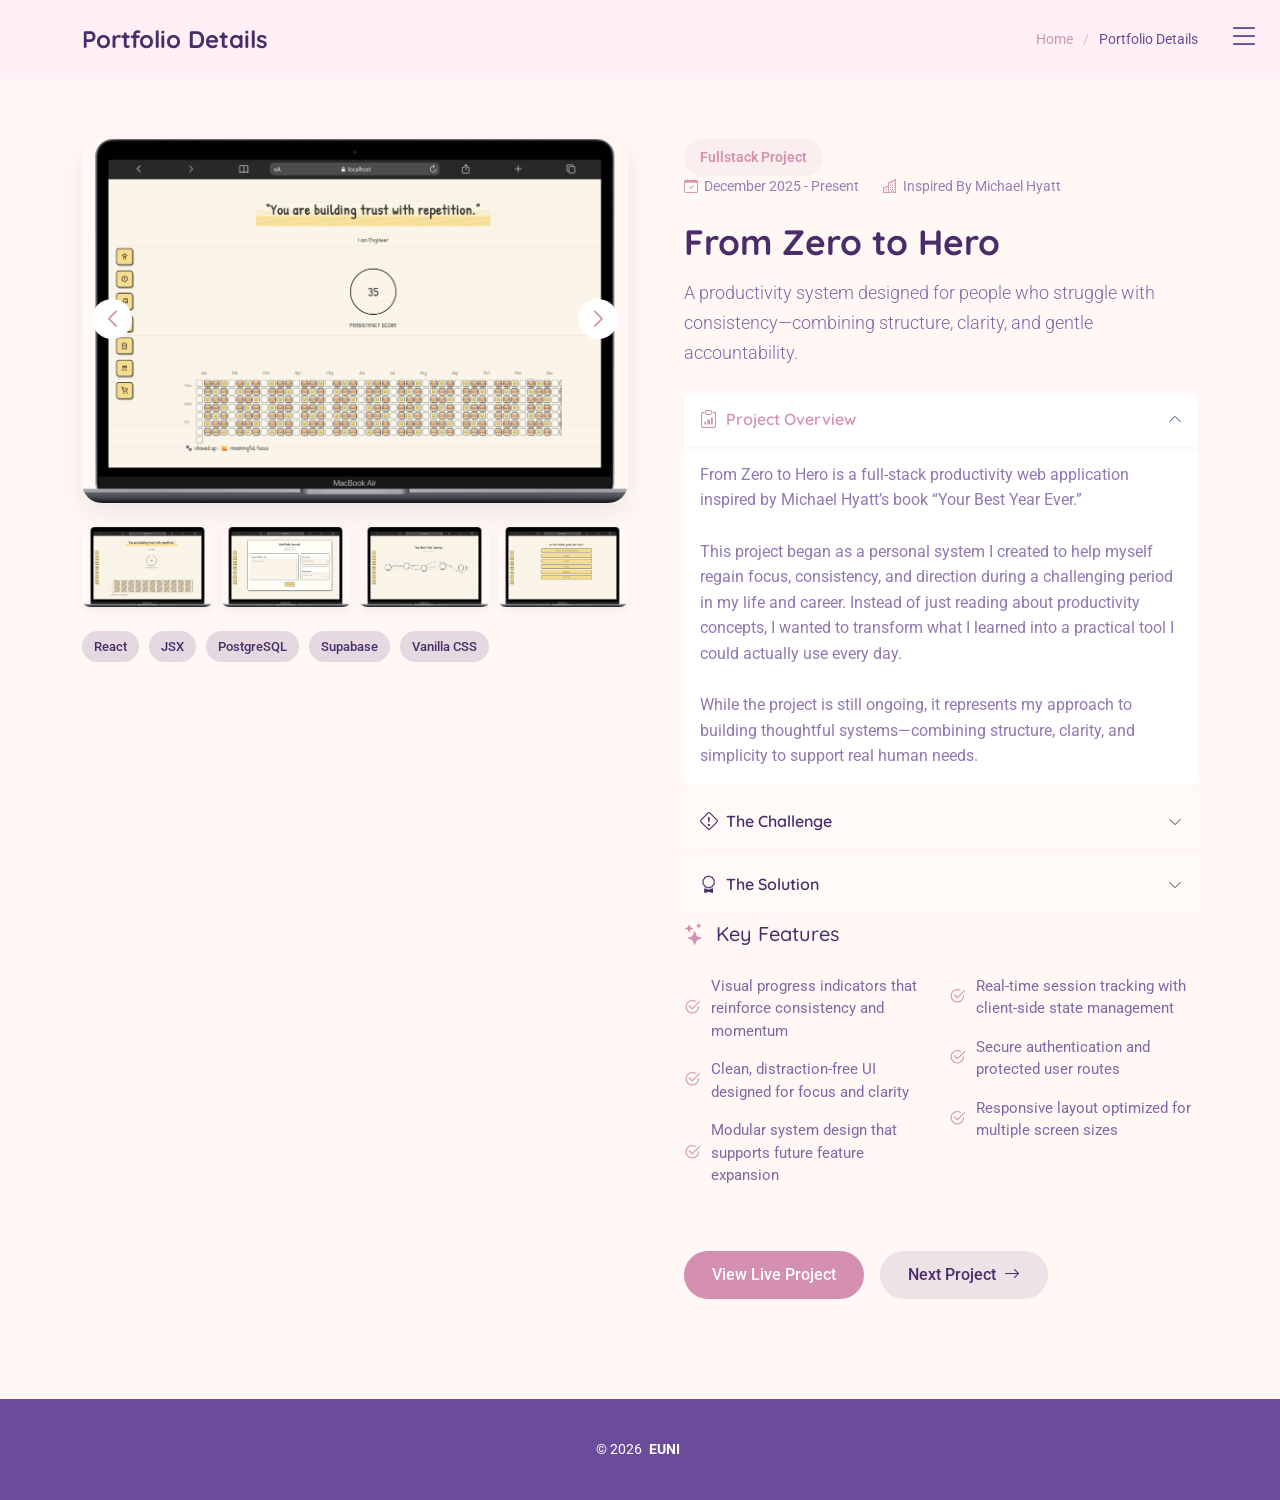
==== fromzero.html @ e6027b6f "updated" ====
<!DOCTYPE html>
<html lang="en">

<head>
  <meta charset="utf-8">
  <meta content="width=device-width, initial-scale=1.0" name="viewport">
  <title>FromZeroToHero</title>
  <meta name="description" content="">
  <meta name="keywords" content="">

  <!-- Favicons -->
  <link href="assets/img/favicon.png" rel="icon">
  <link href="assets/img/apple-touch-icon.png" rel="apple-touch-icon">

  <!-- Fonts -->
  <link href="https://fonts.googleapis.com" rel="preconnect">
  <link href="https://fonts.gstatic.com" rel="preconnect" crossorigin>
  <link href="https://fonts.googleapis.com/css2?family=Roboto:ital,wght@0,100;0,300;0,400;0,500;0,700;0,900;1,100;1,300;1,400;1,500;1,700;1,900&family=Open+Sans:ital,wght@0,300;0,400;0,500;0,600;0,700;0,800;1,300;1,400;1,500;1,600;1,700;1,800&family=Quicksand:wght@300;400;500;600;700&display=swap" rel="stylesheet">

  <!-- Vendor CSS Files -->
  <link href="assets/vendor/bootstrap/css/bootstrap.min.css" rel="stylesheet">
  <link href="assets/vendor/bootstrap-icons/bootstrap-icons.css" rel="stylesheet">
  <link href="assets/vendor/aos/aos.css" rel="stylesheet">
  <link href="assets/vendor/glightbox/css/glightbox.min.css" rel="stylesheet">
  <link href="assets/vendor/swiper/swiper-bundle.min.css" rel="stylesheet">

  <!-- Main CSS File -->
  <link href="assets/css/main.css" rel="stylesheet">
  <!-- =======================================================
  * Template Name: Style
  * Template URL: https://bootstrapmade.com/style-bootstrap-portfolio-template/
  * Updated: Jul 02 2025 with Bootstrap v5.3.7
  * Author: BootstrapMade.com
  * License: https://bootstrapmade.com/license/
  ======================================================== -->
</head>

<body class="portfolio-details-page">

  <header id="header" class="header d-flex align-items-center fixed-top">
    <div class="container-fluid position-relative d-flex align-items-center justify-content-between">

      <a href="index.html" class="logo d-flex align-items-center">
        <!-- Uncomment the line below if you also wish to use an image logo -->
        <!-- <img src="assets/img/logo.webp" alt=""> -->
        <!-- Uncomment the line below if you also wish to use an text logo -->
        <!-- <h1 class="sitename">Style</h1>  -->
      </a>

      <nav id="navmenu" class="navmenu">

        <div class="profile-img">
          <img src="assets/img/ceddd.png" alt="" class="img-fluid rounded-circle">
        </div>

        <a href="index.html" class="logo d-flex align-items-center justify-content-center">
          <!-- Uncomment the line below if you also wish to use an image logo -->
          <!-- <img src="assets/img/logo.webp" alt=""> -->
          <h1 class="sitename">Eunijoy Ced</h1>
        </a>

        <div class="social-links text-center">
          <a href="#" class="twitter"><i class="bi bi-twitter-x"></i></a>
          <a href="#" class="facebook"><i class="bi bi-facebook"></i></a>
          <a href="#" class="instagram"><i class="bi bi-instagram"></i></a>
          <a href="#" class="google-plus"><i class="bi bi-skype"></i></a>
          <a href="#" class="linkedin"><i class="bi bi-linkedin"></i></a>
        </div>

        <ul>
          <li><a href="#hero">Home</a></li>
          <li><a href="#about">About</a></li>
          <li><a href="#resume">Resume</a></li>
          <li><a href="#portfolio">Portfolio</a></li>
        </ul>
        <i class="mobile-nav-toggle d-xl-none bi bi-list"></i>
      </nav>

    </div>
  </header>

  <main class="main">

    <!-- Page Title -->
    <div class="page-title light-background">
      <div class="container d-lg-flex justify-content-between align-items-center">
        <h1 class="mb-2 mb-lg-0">Portfolio Details</h1>
        <nav class="breadcrumbs">
          <ol>
            <li><a href="index.html">Home</a></li>
            <li class="current">Portfolio Details</li>
          </ol>
        </nav>
      </div>
    </div><!-- End Page Title -->

    <!-- Portfolio Details Section -->
    <section id="portfolio-details" class="portfolio-details section">

      <div class="container" data-aos="fade-up" data-aos-delay="100">

        <div class="row gy-4">
          <div class="col-lg-6" data-aos="fade-right">
            <div class="portfolio-details-media">
              <div class="main-image">
                <div class="portfolio-details-slider swiper init-swiper" data-aos="zoom-in">
                  <script type="application/json" class="swiper-config">
                    {
                      "loop": true,
                      "speed": 1000,
                      "autoplay": {
                        "delay": 6000
                      },
                      "effect": "creative",
                      "creativeEffect": {
                        "prev": {
                          "shadow": true,
                          "translate": [0, 0, -400]
                        },
                        "next": {
                          "translate": ["100%", 0, 0]
                        }
                      },
                      "slidesPerView": 1,
                      "navigation": {
                        "nextEl": ".swiper-button-next",
                        "prevEl": ".swiper-button-prev"
                      }
                    }
                  </script>
                  <div class="swiper-wrapper">
                    <div class="swiper-slide">
                      <img src="assets/img/project1/fromzero (5).png" alt="Portfolio Image" class="img-fluid">
                    </div>
                    <div class="swiper-slide">
                      <img src="assets/img/project1/fromzero (1).png" alt="Portfolio Image" class="img-fluid">
                    </div>
                    <div class="swiper-slide">
                      <img src="assets/img/project1/fromzero (4).png" alt="Portfolio Image" class="img-fluid">
                    </div>
                    <div class="swiper-slide">
                      <img src="assets/img/project1/fromzero (2).png" alt="Portfolio Image" class="img-fluid">
                    </div>
                    <div class="swiper-slide">
                      <img src="assets/img/project1/fromzero (3).png" alt="Portfolio Image" class="img-fluid">
                    </div>
                  </div>
                  <div class="swiper-button-prev"></div>
                  <div class="swiper-button-next"></div>
                </div>
              </div>

              <div class="thumbnail-grid" data-aos="fade-up" data-aos-delay="200">
                <div class="row g-2 mt-3">
                  <div class="col-3">
                    <img src="assets/img/project1/fromzero (5).png" alt="Gallery Image" class="img-fluid glightbox">
                  </div>
                  <div class="col-3">
                    <img src="assets/img/project1/fromzero (1).png" alt="Gallery Image" class="img-fluid glightbox">
                  </div>
                  <div class="col-3">
                    <img src="assets/img/project1/fromzero (2).png" alt="Gallery Image" class="img-fluid glightbox">
                  </div>
                  <div class="col-3">
                    <img src="assets/img/project1/fromzero (3).png" alt="Gallery Image" class="img-fluid glightbox">
                  </div>
                </div>
              </div>

              <div class="tech-stack-badges" data-aos="fade-up" data-aos-delay="300">
                <span>React</span>
                <span>JSX</span>
                <span>PostgreSQL</span>
                <span>Supabase</span>
                <span>Vanilla CSS</span>
              </div>
            </div>
          </div>

          <div class="col-lg-6" data-aos="fade-left">
            <div class="portfolio-details-content">
              <div class="project-meta">
                <div class="badge-wrapper">
                  <span class="project-badge">Fullstack Project</span>
                </div>
                <div class="date-client">
                  <div class="meta-item">
                    <i class="bi bi-calendar-check"></i>
                    <span>December 2025 - Present</span>
                  </div>
                  <div class="meta-item">
                    <i class="bi bi-buildings"></i>
                    <span>Inspired By Michael Hyatt</span>
                  </div>
                </div>
              </div>

              <h2 class="project-title">From Zero to Hero</h2>

              <div class="project-overview">
                <p class="lead">
                 A productivity system designed for people who struggle with consistency—combining structure, clarity, and gentle accountability.
                </p>

                <div class="accordion project-accordion" id="portfolio-details-projectAccordion">
                  <div class="accordion-item" data-aos="fade-up">
                    <h2 class="accordion-header">
                      <button class="accordion-button" type="button" data-bs-toggle="collapse" data-bs-target="#portfolio-details-collapse-1" aria-expanded="true" aria-controls="collapseOne">
                        <i class="bi bi-clipboard-data me-2"></i> Project Overview
                      </button>
                    </h2>
                    <div id="portfolio-details-collapse-1" class="accordion-collapse collapse show" data-bs-parent="#portfolio-details-projectAccordion">
                      <div class="accordion-body">
                        <p>From Zero to Hero is a full-stack productivity web application inspired by Michael Hyatt’s book “Your Best Year Ever.”<br><br>This project began as a personal system I created to help myself regain focus, consistency, and direction during a challenging period in my life and career. Instead of just reading about productivity concepts, I wanted to transform what I learned into a practical tool I could actually use every day.<br><br>While the project is still ongoing, it represents my approach to building thoughtful systems—combining structure, clarity, and simplicity to support real human needs.</p>
                      </div>
                    </div>
                  </div>

                  <div class="accordion-item" data-aos="fade-up" data-aos-delay="100">
                    <h2 class="accordion-header">
                      <button class="accordion-button collapsed" type="button" data-bs-toggle="collapse" data-bs-target="#portfolio-details-collapse-2" aria-expanded="false" aria-controls="collapseTwo">
                        <i class="bi bi-exclamation-diamond me-2"></i> The Challenge
                      </button>
                    </h2>
                    <div id="portfolio-details-collapse-2" class="accordion-collapse collapse" data-bs-parent="#portfolio-details-projectAccordion">
                      <div class="accordion-body">
                        <p>At the time I started this project, I was struggling with motivation, self-control, and consistency—both personally and professionally. I was close to stepping away from my programming career altogether.<br><br>Most productivity tools felt overwhelming or assumed users already had strong discipline. The challenge was not just technical, but human:<br>- How do you design a system for people who easily lose focus?<br>- How do you encourage progress without pressure or guilt?<br>- How do you keep things simple without losing effectiveness?<br><br>This project needed to work for someone like me—someone rebuilding momentum from zero.</p>
                      </div>
                    </div>
                  </div>

                  <div class="accordion-item" data-aos="fade-up" data-aos-delay="200">
                    <h2 class="accordion-header">
                      <button class="accordion-button collapsed" type="button" data-bs-toggle="collapse" data-bs-target="#portfolio-details-collapse-3" aria-expanded="false" aria-controls="collapseThree">
                        <i class="bi bi-award me-2"></i> The Solution
                      </button>
                    </h2>
                    <div id="portfolio-details-collapse-3" class="accordion-collapse collapse" data-bs-parent="#portfolio-details-projectAccordion">
                      <div class="accordion-body">
                        <p>The solution was to build a gentle but structured productivity system based on the principles I learned from “Your Best Year Ever.”<br><br>From Zero to Hero focuses on:<br>- Simple, Pomodoro-based focus sessions<br>- Clear visual structure and minimal UI<br>- Small, achievable steps instead of overwhelming goals<br>- Systems that support consistency over perfection<br><br>Building this project helped me reconnect with my passion for coding. Even though it’s still evolving, it gave me renewed confidence, hope, and the courage to continue growing as a developer—while creating something that may also help others facing the same struggles. </p>
                    </div>
                  </div>
                </div>
              </div>

              <div class="project-features" data-aos="fade-up" data-aos-delay="300">
                <h3><i class="bi bi-stars"></i> Key Features</h3>
                <div class="row g-3">
                  <div class="col-md-6">
                    <ul class="feature-list">
                    <li><i class="bi bi-check2-circle"></i> Visual progress indicators that reinforce consistency and momentum</li>
                    <li><i class="bi bi-check2-circle"></i> Clean, distraction-free UI designed for focus and clarity</li>
                    <li><i class="bi bi-check2-circle"></i> Modular system design that supports future feature expansion</li>
                    </ul>
                  </div>
                  <div class="col-md-6">
                    <ul class="feature-list">
                    <li><i class="bi bi-check2-circle"></i> Real-time session tracking with client-side state management</li>
                    <li><i class="bi bi-check2-circle"></i> Secure authentication and protected user routes</li>
                    <li><i class="bi bi-check2-circle"></i> Responsive layout optimized for multiple screen sizes</li>

                    </ul>
                  </div>
                </div>
              </div>

              <div class="cta-buttons" data-aos="fade-up" data-aos-delay="400">
                <a href="https://fromzerotohero.dev/" class="btn-view-project">View Live Project</a>
                <a href="social.html" class="btn-next-project">Next Project <i class="bi bi-arrow-right"></i></a>
              </div>
            </div>
          </div>
        </div>

      </div>

    </section><!-- /Portfolio Details Section -->

  </main>

  <footer id="footer" class="footer dark-background">

    <div class="container">
        <div class="copyright text-center ">
            <p>© <span>2026</span> <strong class="px-1 sitename">EUNI</strong></p>
        </div>
    </div>

  </footer>

  <!-- Scroll Top -->
  <a href="#" id="scroll-top" class="scroll-top d-flex align-items-center justify-content-center"><i class="bi bi-arrow-up-short"></i></a>

  <!-- Vendor JS Files -->
  <script src="assets/vendor/bootstrap/js/bootstrap.bundle.min.js"></script>
  <script src="assets/vendor/php-email-form/validate.js"></script>
  <script src="assets/vendor/aos/aos.js"></script>
  <script src="assets/vendor/purecounter/purecounter_vanilla.js"></script>
  <script src="assets/vendor/typed.js/typed.umd.js"></script>
  <script src="assets/vendor/waypoints/noframework.waypoints.js"></script>
  <script src="assets/vendor/glightbox/js/glightbox.min.js"></script>
  <script src="assets/vendor/imagesloaded/imagesloaded.pkgd.min.js"></script>
  <script src="assets/vendor/isotope-layout/isotope.pkgd.min.js"></script>
  <script src="assets/vendor/swiper/swiper-bundle.min.js"></script>

  <!-- Main JS File -->
  <script src="assets/js/main.js"></script>

</body>

</html>
---- assets/css/main.css ----
/**
* Template Name: Style
* Template URL: https://bootstrapmade.com/style-bootstrap-portfolio-template/
* Updated: Jul 02 2025 with Bootstrap v5.3.7
* Author: BootstrapMade.com
* License: https://bootstrapmade.com/license/
*/

@charset "UTF-8";

/*--------------------------------------------------------------
# Font & Color Variables
# Help: https://bootstrapmade.com/color-system/
--------------------------------------------------------------*/
/* Fonts */
:root {
  --default-font: "Roboto",  system-ui, -apple-system, "Segoe UI", Roboto, "Helvetica Neue", Arial, "Noto Sans", "Liberation Sans", sans-serif, "Apple Color Emoji", "Segoe UI Emoji", "Segoe UI Symbol", "Noto Color Emoji";
  --heading-font: "Quicksand",  sans-serif;
  --nav-font: "Open Sans",  sans-serif;
}

/* Global Colors - Feminine Palette */
:root {
  --background-color: #fff8f5; /* Soft blush background for warmth and approachability */
  --default-color: #6b4c9a; /* Muted plum for body text—professional yet feminine */
  --heading-color: #4a2c6b; /* Deep violet for strong, elegant headings */
  --accent-color: #d48fb1; /* Rosy pink accent for buttons and links—inviting and vibrant */
  --surface-color: #ffffff; /* Clean white for cards and boxed elements */
  --contrast-color: #ffffff; /* Ensures readability on darker elements */
}

/* Nav Menu Colors - Feminine Palette */
:root {
  --nav-color: #6b4c9a; /* Plum tone for main nav links */
  --nav-hover-color: #d48fb1; /* Rosy pink hover effect for nav links */
  --nav-mobile-background-color: #4a2c6b; /* Deep violet for mobile nav background */
  --nav-dropdown-background-color: #d48fb1; /* Rosy pink dropdown background */
  --nav-dropdown-color: #fbe3ec; /* Soft blush for dropdown text */
  --nav-dropdown-hover-color: #ffffff; /* Crisp white on hover for dropdown links */
}

/* Color Presets - Feminine Palette */

/* Light Background Preset */
.light-background {
  --background-color: #fff0f5; /* Soft blush for a gentle, feminine feel */
  --surface-color: #ffffff;    /* Clean white for cards and boxed elements */
}

/* Dark Background Preset */
.dark-background {
  --background-color: #6b4c9a;     /* Muted plum for depth and elegance */
  --default-color: #ffffff;        /* White text for readability */
  --heading-color: #fbe3ec;        /* Soft blush for headings—warm and inviting */
  --accent-color: #d48fb1;         /* Rosy pink for buttons and links */
  --surface-color: #4a2c6b;        /* Deep violet for boxed elements */
  --contrast-color: #ffffff;       /* Ensures strong contrast on dark backgrounds */
}

/* Smooth scroll */
:root {
  scroll-behavior: smooth;
}

/*--------------------------------------------------------------
# General Styling & Shared Classes
--------------------------------------------------------------*/
body {
  color: var(--default-color);
  background-color: var(--background-color);
  font-family: var(--default-font);
}

a {
  color: var(--accent-color);
  text-decoration: none;
  transition: 0.3s;
}

a:hover {
  color: color-mix(in srgb, var(--accent-color), transparent 25%);
  text-decoration: none;
}

h1,
h2,
h3,
h4,
h5,
h6 {
  color: var(--heading-color);
  font-family: var(--heading-font);
}

/* PHP Email Form Messages
------------------------------*/
.php-email-form .error-message {
  display: none;
  background: #df1529;
  color: #ffffff;
  text-align: left;
  padding: 15px;
  margin-bottom: 24px;
  font-weight: 600;
}

.php-email-form .sent-message {
  display: none;
  color: #ffffff;
  background: #059652;
  text-align: center;
  padding: 15px;
  margin-bottom: 24px;
  font-weight: 600;
}

.php-email-form .loading {
  display: none;
  background: var(--surface-color);
  text-align: center;
  padding: 15px;
  margin-bottom: 24px;
}

.php-email-form .loading:before {
  content: "";
  display: inline-block;
  border-radius: 50%;
  width: 24px;
  height: 24px;
  margin: 0 10px -6px 0;
  border: 3px solid var(--accent-color);
  border-top-color: var(--surface-color);
  animation: php-email-form-loading 1s linear infinite;
}

@keyframes php-email-form-loading {
  0% {
    transform: rotate(0deg);
  }

  100% {
    transform: rotate(360deg);
  }
}

/*--------------------------------------------------------------
# Global Header
--------------------------------------------------------------*/
.header {
  --background-color: rgba(255, 255, 255, 0);
  color: var(--default-color);
  background-color: var(--background-color);
  padding: 15px 0;
  transition: all 0.5s;
  z-index: 997;
}

.header .logo {
  line-height: 1;
}

.header .logo img {
  max-height: 32px;
  margin-right: 8px;
}

.header .logo h1 {
  font-size: 30px;
  margin: 0;
  font-weight: 700;
  color: var(--heading-color);
}

/*--------------------------------------------------------------
# Navigation Menu
--------------------------------------------------------------*/
/* Navmenu */
.mobile-nav-toggle {
  color: var(--nav-color);
  position: fixed;
  top: 20px;
  right: 20px;
  font-size: 32px;
  line-height: 0;
  cursor: pointer;
  display: block !important;
  z-index: 998;
  transition: 0.3s;
}

.mobile-nav-toggle:hover {
  color: var(--nav-hover-color);
}

.navmenu {
  position: fixed;
  top: 0;
  bottom: 0;
  right: -300px;
  z-index: 997;
  transition: 0.3s;
  width: 300px;
  overflow: hidden;
}

.navmenu .profile-img img {
  margin: 15px auto;
  display: block;
  width: 160px;
  border: 8px solid color-mix(in srgb, var(--contrast-color), transparent 85%);
}

.navmenu .logo {
  line-height: 1;
  margin-bottom: 15px;
}

.navmenu .logo img {
  max-height: 32px;
  margin-right: 8px;
}

.navmenu .logo h1 {
  font-size: 24px;
  margin: 0;
  font-weight: 700;
  color: var(--contrast-color);
}

.navmenu .social-links {
  margin: 0 0 20px 0;
}

.navmenu .social-links a {
  font-size: 16px;
  display: inline-flex;
  align-items: center;
  justify-content: center;
  padding: 0;
  background: color-mix(in srgb, var(--contrast-color), transparent 90%);
  color: var(--contrast-color);
  margin: 0 2px;
  border-radius: 50%;
  width: 40px;
  height: 40px;
  transition: 0.3s;
}

.navmenu .social-links a i {
  margin: 0;
}

.navmenu .social-links a:hover {
  color: var(--contrast-color);
  background: var(--accent-color);
}

.navmenu ul {
  display: block;
  list-style: none;
  padding: 10px 0;
  margin: 0;
  overflow-y: auto;
  transition: 0.3s;
  z-index: 998;
}

.navmenu a,
.navmenu a:focus {
  color: var(--nav-dropdown-color);
  padding: 10px 20px;
  font-family: var(--nav-font);
  font-size: 17px;
  font-weight: 500;
  display: flex;
  align-items: center;
  justify-content: space-between;
  white-space: nowrap;
  transition: 0.3s;
}

.navmenu a i,
.navmenu a:focus i {
  font-size: 12px;
  line-height: 0;
  margin-left: 5px;
  width: 30px;
  height: 30px;
  display: flex;
  align-items: center;
  justify-content: center;
  border-radius: 50%;
  transition: 0.3s;
  background-color: color-mix(in srgb, var(--accent-color), transparent 90%);
}

.navmenu a i:hover,
.navmenu a:focus i:hover {
  background-color: var(--accent-color);
  color: var(--contrast-color);
}

.navmenu a:hover,
.navmenu .active,
.navmenu .active:focus {
  color: var(--nav-dropdown-hover-color);
}

.navmenu .active i,
.navmenu .active:focus i {
  background-color: var(--accent-color);
  color: var(--contrast-color);
  transform: rotate(180deg);
}

.navmenu .dropdown ul {
  position: static;
  display: none;
  z-index: 99;
  padding: 10px 0;
  margin: 10px 20px;
  box-shadow: none;
  transition: all 0.5s ease-in-out;
}

.navmenu .dropdown>.dropdown-active {
  display: block;
  background-color: var(--nav-dropdown-background-color);
  border: 1px solid color-mix(in srgb, var(--nav-dropdown-color), transparent 90%);
}

.mobile-nav-active {
  overflow: hidden;
}

.mobile-nav-active .mobile-nav-toggle {
  right: 310px;
  font-size: 36px;
}

.mobile-nav-active .navmenu {
  position: fixed;
  overflow: hidden;
  top: 0;
  bottom: 0;
  right: 0;
  background-color: var(--nav-mobile-background-color);
  transition: 0.3s;
}

/*--------------------------------------------------------------
# Global Footer
--------------------------------------------------------------*/
.footer {
  color: var(--default-color);
  background-color: var(--background-color);
  font-size: 14px;
  padding: 40px 0;
  position: relative;
}

.footer .copyright p {
  margin-bottom: 0;
}

.footer .social-links {
  margin-top: 20px;
}

.footer .social-links a {
  display: flex;
  align-items: center;
  justify-content: center;
  width: 40px;
  height: 40px;
  border-radius: 50%;
  border: 1px solid color-mix(in srgb, var(--default-color), transparent 50%);
  font-size: 16px;
  color: color-mix(in srgb, var(--default-color), transparent 50%);
  margin: 0 5px;
  transition: 0.3s;
}

.footer .social-links a:hover {
  color: var(--accent-color);
  border-color: var(--accent-color);
}

.footer .credits {
  margin-top: 10px;
  font-size: 13px;
  text-align: center;
}

.benefits-list {
  list-style: none;
  padding: 0;
  margin: 0;
}

/*--------------------------------------------------------------
# Scroll Top Button
--------------------------------------------------------------*/
.scroll-top {
  position: fixed;
  visibility: hidden;
  opacity: 0;
  right: 15px;
  bottom: -15px;
  z-index: 99999;
  background-color: var(--accent-color);
  width: 44px;
  height: 44px;
  border-radius: 50px;
  transition: all 0.4s;
}

.scroll-top i {
  font-size: 24px;
  color: var(--contrast-color);
  line-height: 0;
}

.scroll-top:hover {
  background-color: color-mix(in srgb, var(--accent-color), transparent 20%);
  color: var(--contrast-color);
}

.scroll-top.active {
  visibility: visible;
  opacity: 1;
  bottom: 15px;
}

/*--------------------------------------------------------------
# Disable aos animation delay on mobile devices
--------------------------------------------------------------*/
@media screen and (max-width: 768px) {
  [data-aos-delay] {
    transition-delay: 0 !important;
  }
}

/*--------------------------------------------------------------
# Global Page Titles & Breadcrumbs
--------------------------------------------------------------*/
.page-title {
  color: var(--default-color);
  background-color: var(--background-color);
  padding: 25px 0;
  position: relative;
}

.page-title h1 {
  font-size: 24px;
  font-weight: 700;
}

.page-title .breadcrumbs ol {
  display: flex;
  flex-wrap: wrap;
  list-style: none;
  padding: 0;
  margin: 0;
  font-size: 14px;
  font-weight: 400;
}

.page-title .breadcrumbs ol li+li {
  padding-left: 10px;
}

.page-title .breadcrumbs ol li+li::before {
  content: "/";
  display: inline-block;
  padding-right: 10px;
  color: color-mix(in srgb, var(--default-color), transparent 70%);
}

/*--------------------------------------------------------------
# Global Sections
--------------------------------------------------------------*/
section,
.section {
  color: var(--default-color);
  background-color: var(--background-color);
  padding: 60px 0;
  overflow: clip;
}

/*--------------------------------------------------------------
# Global Section Titles
--------------------------------------------------------------*/
.section-title {
  padding-bottom: 60px;
  position: relative;
}

.section-title h2 {
  font-size: 36px;
  font-weight: 700;
  padding: 0;
  line-height: 1px;
  margin: 0;
  letter-spacing: 0.5px;
  position: relative;
}

.section-title h2::after {
  content: "";
  width: 120px;
  height: 1px;
  display: inline-block;
  background: var(--accent-color);
  margin: 10px 10px;
}

.section-title p {
  color: color-mix(in srgb, var(--default-color), transparent 50%);
  margin: 5px 0 0 0;
  font-size: 16px;
  font-weight: 500;
  font-family: var(--heading-font);
}

/*--------------------------------------------------------------
# Hero Section
--------------------------------------------------------------*/
.hero {
  padding: 120px 0;
  position: relative;
  overflow: hidden;
  min-height: 100vh;
  display: flex;
  align-items: center;
}

.hero::before {
  content: "";
  position: absolute;
  top: 0;
  left: 0;
  right: 0;
  bottom: 0;
  background: url("../img/bg/abstract-bg-1.webp") no-repeat center center;
  background-size: cover;
  opacity: 0.08;
  z-index: 1;
}

.hero .container {
  position: relative;
  z-index: 2;
}

@media (max-width: 991px) {
  .hero .hero-content {
    padding: 60px 30px;
    text-align: center;
  }
}

@media (max-width: 576px) {
  .hero .hero-content {
    padding: 40px 20px;
  }
}

.hero .content-wrapper {
  max-width: 600px;
}

.hero .hero-title {
  font-size: 3.5rem;
  font-weight: 700;
  margin-bottom: 1.5rem;
  line-height: 1.2;
}

@media (max-width: 768px) {
  .hero .hero-title {
    font-size: 2.8rem;
  }
}

@media (max-width: 576px) {
  .hero .hero-title {
    font-size: 2.2rem;
  }
}

.hero .hero-title .typed {
  color: var(--accent-color);
  position: relative;
}

.hero .lead {
  font-size: 1.2rem;
  color: color-mix(in srgb, var(--default-color), transparent 20%);
  margin-bottom: 3rem;
  line-height: 1.6;
}

@media (max-width: 768px) {
  .hero .lead {
    font-size: 1.1rem;
    margin-bottom: 2rem;
  }
}

.hero .hero-stats {
  display: flex;
  gap: 2rem;
  margin-bottom: 3rem;
}

@media (max-width: 768px) {
  .hero .hero-stats {
    justify-content: center;
    gap: 1.5rem;
    margin-bottom: 2rem;
  }
}

@media (max-width: 576px) {
  .hero .hero-stats {
    flex-direction: column;
    gap: 1rem;
  }
}

.hero .hero-stats .stat-item {
  display: flex;
  flex-direction: column;
  align-items: center;
}

.hero .hero-stats .stat-item .purecounter {
  font-size: 2rem;
  font-weight: 700;
  color: var(--accent-color);
  line-height: 1;
}

.hero .hero-stats .stat-item .stat-label {
  font-size: 0.9rem;
  color: color-mix(in srgb, var(--default-color), transparent 40%);
  margin-top: 0.25rem;
}

.hero .hero-actions {
  display: flex;
  gap: 1rem;
  margin-bottom: 3rem;
}

@media (max-width: 768px) {
  .hero .hero-actions {
    justify-content: center;
    margin-bottom: 2rem;
  }
}

@media (max-width: 576px) {
  .hero .hero-actions {
    flex-direction: column;
    align-items: center;
  }
}

.hero .hero-actions .btn {
  padding: 12px 30px;
  font-weight: 600;
  border-radius: 50px;
  text-decoration: none;
  transition: all 0.3s ease;
}

.hero .hero-actions .btn.btn-primary {
  background-color: var(--accent-color);
  color: var(--contrast-color);
  border: 2px solid var(--accent-color);
}

.hero .hero-actions .btn.btn-primary:hover {
  background-color: transparent;
  color: var(--accent-color);
}

.hero .hero-actions .btn.btn-outline {
  background-color: transparent;
  color: var(--default-color);
  border: 2px solid color-mix(in srgb, var(--default-color), transparent 70%);
}

.hero .hero-actions .btn.btn-outline:hover {
  background-color: var(--accent-color);
  color: var(--contrast-color);
  border-color: var(--accent-color);
}

.hero .social-links {
  display: flex;
  gap: 1rem;
}

@media (max-width: 768px) {
  .hero .social-links {
    justify-content: center;
  }
}

.hero .social-links a {
  width: 45px;
  height: 45px;
  display: flex;
  align-items: center;
  justify-content: center;
  border-radius: 50%;
  background-color: var(--surface-color);
  color: var(--default-color);
  text-decoration: none;
  transition: all 0.3s ease;
  box-shadow: 0 2px 10px color-mix(in srgb, var(--default-color), transparent 90%);
}

.hero .social-links a:hover {
  background-color: var(--accent-color);
  color: var(--contrast-color);
  transform: translateY(-3px);
}

.hero .social-links a i {
  font-size: 1.2rem;
}

.hero .hero-image {
  position: relative;
  display: flex;
  align-items: center;
  justify-content: center;
  padding: 60px 30px;
}

@media (max-width: 991px) {
  .hero .hero-image {
    min-height: auto;
    padding: 40px 30px;
  }
}

.hero .image-container {
  position: relative;
  max-width: 500px;
  width: 100%;
}

.hero .hero-main-image {
  border-radius: 20px;
  box-shadow: 0 20px 60px color-mix(in srgb, var(--default-color), transparent 85%);
  position: relative;
  z-index: 2;
}

.hero .image-overlay {
  position: absolute;
  top: 20px;
  left: 20px;
  right: -20px;
  bottom: -20px;
  background: linear-gradient(45deg, var(--accent-color), color-mix(in srgb, var(--accent-color), transparent 30%));
  border-radius: 20px;
  z-index: 1;
}

.hero .floating-elements {
  position: absolute;
  top: 0;
  left: 0;
  right: 0;
  bottom: 0;
  z-index: 3;
}

.hero .floating-card {
  position: absolute;
  background-color: var(--surface-color);
  padding: 15px 20px;
  border-radius: 15px;
  box-shadow: 0 10px 30px color-mix(in srgb, var(--default-color), transparent 90%);
  display: flex;
  align-items: center;
  gap: 10px;
  white-space: nowrap;
  animation: float 6s ease-in-out infinite;
}

@media (max-width: 768px) {
  .hero .floating-card {
    padding: 10px 15px;
    font-size: 0.9rem;
  }
}

.hero .floating-card i {
  font-size: 1.5rem;
  color: var(--accent-color);
}

@media (max-width: 768px) {
  .hero .floating-card i {
    font-size: 1.2rem;
  }
}

.hero .floating-card span {
  font-weight: 600;
  color: var(--default-color);
}

.hero .floating-card.card-1 {
  top: 10%;
  left: -10%;
  animation-delay: 0s;
}

@media (max-width: 768px) {
  .hero .floating-card.card-1 {
    top: 5%;
    left: -5%;
  }
}

.hero .floating-card.card-2 {
  top: 60%;
  right: -15%;
  animation-delay: 2s;
}

@media (max-width: 768px) {
  .hero .floating-card.card-2 {
    top: 70%;
    right: -10%;
  }
}

.hero .floating-card.card-3 {
  bottom: 15%;
  left: -5%;
  animation-delay: 4s;
}

@media (max-width: 768px) {
  .hero .floating-card.card-3 {
    bottom: 10%;
    left: 0%;
  }
}

@keyframes float {

  0%,
  100% {
    transform: translateY(0px);
  }

  50% {
    transform: translateY(-20px);
  }
}

/*--------------------------------------------------------------
# About Section
--------------------------------------------------------------*/
.about .profile-image-wrapper {
  position: relative;
}

.about .profile-image-wrapper .profile-image {
  position: relative;
  width: 280px;
  height: 280px;
  margin: 0 auto 40px;
  border-radius: 50%;
  overflow: hidden;
  border: 5px solid var(--accent-color);
  box-shadow: 0 10px 30px color-mix(in srgb, var(--accent-color), transparent 80%);
}

.about .profile-image-wrapper .profile-image img {
  width: 100%;
  height: 100%;
  object-fit: cover;
}

@media (max-width: 768px) {
  .about .profile-image-wrapper .profile-image {
    width: 200px;
    height: 200px;
  }
}

.about .profile-image-wrapper .signature-section {
  text-align: center;
}

.about .profile-image-wrapper .signature-section .signature {
  max-width: 200px;
  height: auto;
  margin-bottom: 15px;
  opacity: 0.8;
}

.about .profile-image-wrapper .signature-section .quote {
  font-style: italic;
  color: color-mix(in srgb, var(--default-color), transparent 30%);
  font-size: 14px;
  margin: 0;
  max-width: 250px;
  margin: 0 auto;
}

.about .about-content .intro {
  margin-bottom: 40px;
}

.about .about-content .intro h2 {
  font-size: 2.5rem;
  margin-bottom: 20px;
  font-weight: 700;
}

@media (max-width: 768px) {
  .about .about-content .intro h2 {
    font-size: 2rem;
    text-align: center;
  }
}

.about .about-content .intro p {
  font-size: 16px;
  line-height: 1.7;
  color: color-mix(in srgb, var(--default-color), transparent 20%);
}

@media (max-width: 768px) {
  .about .about-content .intro p {
    text-align: center;
  }
}

.about .about-content .skills-grid {
  display: grid;
  grid-template-columns: repeat(auto-fit, minmax(200px, 1fr));
  gap: 20px;
  margin-bottom: 40px;
}

.about .about-content .skills-grid .skill-item {
  text-align: center;
  padding: 20px;
  border-radius: 10px;
  background: color-mix(in srgb, var(--accent-color), transparent 94%);
  border: 1px solid color-mix(in srgb, var(--accent-color), transparent 85%);
  transition: all 0.3s ease;
}

.about .about-content .skills-grid .skill-item:hover {
  transform: translateY(-5px);
  box-shadow: 0 10px 25px color-mix(in srgb, var(--accent-color), transparent 85%);
}

.about .about-content .skills-grid .skill-item .skill-icon {
  width: 60px;
  height: 60px;
  margin: 0 auto 15px;
  display: flex;
  align-items: center;
  justify-content: center;
  background: var(--accent-color);
  border-radius: 50%;
  color: var(--contrast-color);
  font-size: 24px;
}

.about .about-content .skills-grid .skill-item h4 {
  font-size: 18px;
  margin-bottom: 10px;
  color: var(--heading-color);
}

.about .about-content .skills-grid .skill-item p {
  font-size: 14px;
  color: color-mix(in srgb, var(--default-color), transparent 30%);
  margin: 0;
}

.about .about-content .journey-timeline {
  margin-bottom: 40px;
}

.about .about-content .journey-timeline .timeline-item {
  display: flex;
  align-items: center;
  margin-bottom: 20px;
  padding: 15px;
  border-left: 3px solid var(--accent-color);
  background: color-mix(in srgb, var(--surface-color), transparent 30%);
  border-radius: 0 8px 8px 0;
  transition: all 0.3s ease;
}

.about .about-content .journey-timeline .timeline-item:hover {
  background: color-mix(in srgb, var(--accent-color), transparent 95%);
  border-left-color: color-mix(in srgb, var(--accent-color), transparent 10%);
}

.about .about-content .journey-timeline .timeline-item:last-child {
  margin-bottom: 0;
}

.about .about-content .journey-timeline .timeline-item .year {
  font-weight: 700;
  color: var(--accent-color);
  font-size: 18px;
  min-width: 80px;
  margin-right: 20px;
}

.about .about-content .journey-timeline .timeline-item .description {
  color: color-mix(in srgb, var(--default-color), transparent 20%);
  font-size: 15px;
  line-height: 1.5;
}

@media (max-width: 576px) {
  .about .about-content .journey-timeline .timeline-item {
    flex-direction: column;
    align-items: flex-start;
  }

  .about .about-content .journey-timeline .timeline-item .year {
    margin-right: 0;
    margin-bottom: 8px;
  }
}

.about .about-content .cta-section .fun-fact {
  display: flex;
  align-items: center;
  justify-content: center;
  margin-bottom: 30px;
  padding: 15px 25px;
  background: color-mix(in srgb, var(--accent-color), transparent 94%);
  border-radius: 50px;
  border: 1px solid color-mix(in srgb, var(--accent-color), transparent 85%);
}

.about .about-content .cta-section .fun-fact .emoji {
  font-size: 20px;
  margin-right: 10px;
}

.about .about-content .cta-section .fun-fact .text {
  color: color-mix(in srgb, var(--default-color), transparent 20%);
  font-size: 14px;
  font-weight: 500;
}

@media (max-width: 768px) {
  .about .about-content .cta-section .fun-fact {
    justify-content: center;
    text-align: center;
  }
}

.about .about-content .cta-section .action-buttons {
  display: flex;
  gap: 15px;
  justify-content: center;
}

@media (max-width: 576px) {
  .about .about-content .cta-section .action-buttons {
    flex-direction: column;
    align-items: center;
  }
}

.about .about-content .cta-section .action-buttons .btn {
  padding: 12px 30px;
  font-weight: 600;
  border-radius: 50px;
  text-decoration: none;
  transition: all 0.3s ease;
  font-size: 15px;
}

.about .about-content .cta-section .action-buttons .btn.btn-primary {
  background: var(--accent-color);
  color: var(--contrast-color);
  border: 2px solid var(--accent-color);
}

.about .about-content .cta-section .action-buttons .btn.btn-primary:hover {
  background: color-mix(in srgb, var(--accent-color), black 10%);
  border-color: color-mix(in srgb, var(--accent-color), black 10%);
  transform: translateY(-2px);
}

.about .about-content .cta-section .action-buttons .btn.btn-outline {
  background: transparent;
  color: var(--accent-color);
  border: 2px solid var(--accent-color);
}

.about .about-content .cta-section .action-buttons .btn.btn-outline:hover {
  background: var(--accent-color);
  color: var(--contrast-color);
  transform: translateY(-2px);
}

@media (max-width: 992px) {
  .about .profile-image-wrapper {
    margin-bottom: 40px;
  }
}

/*--------------------------------------------------------------
# Skills Section
--------------------------------------------------------------*/
.skills .skills-grid .skill-card {
  background: linear-gradient(135deg, var(--surface-color) 0%, color-mix(in srgb, var(--surface-color), var(--accent-color) 5%) 100%);
  border-radius: 15px;
  padding: 30px;
  height: 100%;
  position: relative;
  overflow: hidden;
  border: 1px solid color-mix(in srgb, var(--accent-color), transparent 85%);
  transition: all 0.3s ease;
}

.skills .skills-grid .skill-card:before {
  content: "";
  position: absolute;
  top: 0;
  left: 0;
  width: 100%;
  height: 3px;
  background: linear-gradient(90deg, var(--accent-color), color-mix(in srgb, var(--accent-color), var(--heading-color) 30%));
}

.skills .skills-grid .skill-card:hover {
  transform: translateY(-10px);
  box-shadow: 0 20px 40px color-mix(in srgb, var(--accent-color), transparent 80%);
  border-color: color-mix(in srgb, var(--accent-color), transparent 60%);
}

.skills .skills-grid .skill-card .skill-header {
  display: flex;
  align-items: center;
  margin-bottom: 25px;
  gap: 15px;
}

.skills .skills-grid .skill-card .skill-header i {
  font-size: 28px;
  color: var(--accent-color);
  width: 50px;
  height: 50px;
  display: flex;
  align-items: center;
  justify-content: center;
  background: color-mix(in srgb, var(--accent-color), transparent 90%);
  border-radius: 12px;
}

.skills .skills-grid .skill-card .skill-header h3 {
  font-size: 20px;
  margin: 0;
  color: var(--heading-color);
}

.skills .skills-grid .skill-card .skill-item {
  margin-bottom: 20px;
}

.skills .skills-grid .skill-card .skill-item:last-child {
  margin-bottom: 0;
}

.skills .skills-grid .skill-card .skill-item .skill-info {
  display: flex;
  justify-content: space-between;
  align-items: center;
  margin-bottom: 8px;
}

.skills .skills-grid .skill-card .skill-item .skill-info .skill-name {
  font-weight: 600;
  color: var(--heading-color);
  font-size: 15px;
}

.skills .skills-grid .skill-card .skill-item .skill-info .skill-percentage {
  font-size: 14px;
  font-weight: 700;
  color: var(--accent-color);
}

.skills .skills-grid .skill-card .skill-item .skill-bar {
  height: 6px;
  background: color-mix(in srgb, var(--default-color), transparent 92%);
  border-radius: 10px;
  overflow: hidden;
  position: relative;
}

.skills .skills-grid .skill-card .skill-item .skill-bar .progress-bar {
  height: 100%;
  background: linear-gradient(45deg, var(--accent-color), color-mix(in srgb, var(--accent-color), var(--heading-color) 20%));
  border-radius: 10px;
  width: 0;
  transition: width 1.8s cubic-bezier(0.4, 0, 0.2, 1);
  position: relative;
}

.skills .skills-grid .skill-card .skill-item .skill-bar .progress-bar:after {
  content: "";
  position: absolute;
  top: 0;
  left: 0;
  right: 0;
  bottom: 0;
  background: linear-gradient(90deg, transparent, rgba(255, 255, 255, 0.3), transparent);
  animation: shimmer 2s infinite;
}

.skills .skills-summary {
  background: var(--surface-color);
  padding: 40px 30px;
  border-radius: 15px;
  height: fit-content;
  position: sticky;
  top: 20px;
  box-shadow: 0 10px 30px color-mix(in srgb, var(--default-color), transparent 90%);
}

.skills .skills-summary h3 {
  color: var(--heading-color);
  margin-bottom: 20px;
  font-size: 24px;
}

.skills .skills-summary p {
  color: color-mix(in srgb, var(--default-color), transparent 20%);
  margin-bottom: 30px;
  line-height: 1.6;
}

.skills .skills-summary .summary-stats {
  margin-bottom: 30px;
}

.skills .skills-summary .summary-stats .stat-item {
  display: flex;
  align-items: center;
  margin-bottom: 20px;
  gap: 15px;
}

.skills .skills-summary .summary-stats .stat-item:last-child {
  margin-bottom: 0;
}

.skills .skills-summary .summary-stats .stat-item .stat-circle {
  width: 50px;
  height: 50px;
  border-radius: 50%;
  background: linear-gradient(135deg, var(--accent-color), color-mix(in srgb, var(--accent-color), var(--heading-color) 30%));
  display: flex;
  align-items: center;
  justify-content: center;
  flex-shrink: 0;
}

.skills .skills-summary .summary-stats .stat-item .stat-circle i {
  color: var(--contrast-color);
  font-size: 20px;
}

.skills .skills-summary .summary-stats .stat-item .stat-info .stat-number {
  display: block;
  font-size: 24px;
  font-weight: 700;
  color: var(--heading-color);
  line-height: 1;
}

.skills .skills-summary .summary-stats .stat-item .stat-info .stat-label {
  font-size: 14px;
  color: color-mix(in srgb, var(--default-color), transparent 30%);
}

.skills .skills-summary .skills-badges h4 {
  color: var(--heading-color);
  margin-bottom: 15px;
  font-size: 18px;
}

.skills .skills-summary .skills-badges .badge-list {
  display: flex;
  flex-wrap: wrap;
  gap: 10px;
}

.skills .skills-summary .skills-badges .badge-list .skill-badge {
  background: linear-gradient(45deg, var(--accent-color), color-mix(in srgb, var(--accent-color), var(--heading-color) 20%));
  color: var(--contrast-color);
  padding: 8px 16px;
  border-radius: 20px;
  font-size: 12px;
  font-weight: 600;
  text-transform: uppercase;
  letter-spacing: 0.5px;
}

@keyframes shimmer {
  0% {
    transform: translateX(-100%);
  }

  100% {
    transform: translateX(100%);
  }
}

@media (max-width: 991px) {
  .skills .skills-summary {
    margin-top: 30px;
    position: relative;
    top: auto;
  }
}

@media (max-width: 767px) {
  .skills .skills-grid .skill-card {
    padding: 25px 20px;
  }

  .skills .skills-grid .skill-card .skill-header {
    flex-direction: column;
    text-align: center;
    gap: 10px;
  }

  .skills .skills-grid .skill-card .skill-header h3 {
    font-size: 18px;
  }

  .skills .skills-summary {
    padding: 30px 20px;
  }

  .skills .skills-summary .summary-stats .stat-item .stat-circle {
    width: 45px;
    height: 45px;
  }

  .skills .skills-summary .summary-stats .stat-item .stat-circle i {
    font-size: 18px;
  }

  .skills .skills-summary .summary-stats .stat-item .stat-info .stat-number {
    font-size: 20px;
  }
}

/*--------------------------------------------------------------
# Resume Section
--------------------------------------------------------------*/
.resume .section-header {
  margin-bottom: 2.5rem;
}

.resume .section-header h2 {
  font-size: 1.8rem;
  font-weight: 700;
  margin-bottom: 1rem;
  display: flex;
  align-items: center;
  gap: 0.75rem;
}

.resume .section-header h2 i {
  color: var(--accent-color);
  font-size: 1.5rem;
}

.resume .section-header .section-subtitle {
  color: color-mix(in srgb, var(--default-color), transparent 30%);
  font-size: 1rem;
  line-height: 1.6;
}

.resume .experience-section {
  padding-right: 1.5rem;
}

.resume .experience-section .experience-cards .experience-card {
  background: var(--surface-color);
  border: 1px solid color-mix(in srgb, var(--default-color), transparent 90%);
  border-radius: 12px;
  padding: 1.8rem;
  margin-bottom: 1.5rem;
  transition: all 0.3s ease;
  position: relative;
  overflow: hidden;
}

.resume .experience-section .experience-cards .experience-card::before {
  content: "";
  position: absolute;
  top: 0;
  left: 0;
  width: 4px;
  height: 100%;
  background: linear-gradient(135deg, var(--accent-color), color-mix(in srgb, var(--accent-color), transparent 30%));
}

.resume .experience-section .experience-cards .experience-card:hover {
  box-shadow: 0 8px 30px color-mix(in srgb, var(--default-color), transparent 85%);
  transform: translateY(-5px);
}

.resume .experience-section .experience-cards .experience-card .card-header {
  display: flex;
  justify-content: space-between;
  align-items: flex-start;
  margin-bottom: 1rem;
}

.resume .experience-section .experience-cards .experience-card .card-header .role-info h3 {
  color: var(--heading-color);
  font-size: 1.25rem;
  font-weight: 600;
  margin-bottom: 0.25rem;
}

.resume .experience-section .experience-cards .experience-card .card-header .role-info h4 {
  color: var(--accent-color);
  font-size: 1rem;
  font-weight: 500;
  margin: 0;
}

.resume .experience-section .experience-cards .experience-card .card-header .duration {
  background: color-mix(in srgb, var(--accent-color), transparent 90%);
  color: var(--accent-color);
  padding: 0.4rem 0.8rem;
  border-radius: 20px;
  font-size: 0.85rem;
  font-weight: 500;
  white-space: nowrap;
}

.resume .experience-section .experience-cards .experience-card .card-body p {
  color: color-mix(in srgb, var(--default-color), transparent 25%);
  margin-bottom: 1rem;
  line-height: 1.6;
}

.resume .experience-section .experience-cards .experience-card .card-body .achievements {
  margin: 0;
  padding-left: 0;
  list-style: none;
}

.resume .experience-section .experience-cards .experience-card .card-body .achievements li {
  position: relative;
  padding-left: 1.5rem;
  margin-bottom: 0.5rem;
  color: color-mix(in srgb, var(--default-color), transparent 15%);
  font-size: 0.9rem;
}

.resume .experience-section .experience-cards .experience-card .card-body .achievements li::before {
  content: "✓";
  position: absolute;
  left: 0;
  top: 0;
  color: var(--accent-color);
  font-weight: bold;
}

.resume .experience-section .experience-cards .experience-card .card-body .achievements li:last-child {
  margin-bottom: 0;
}

.resume .education-section {
  padding-left: 1.5rem;
}

.resume .education-section .education-timeline {
  position: relative;
}

.resume .education-section .education-timeline .timeline-track {
  position: absolute;
  left: 1rem;
  top: 2rem;
  bottom: 2rem;
  width: 2px;
  background: linear-gradient(to bottom, var(--accent-color), color-mix(in srgb, var(--accent-color), transparent 70%));
}

.resume .education-section .education-timeline .education-item {
  position: relative;
  padding-left: 3rem;
  margin-bottom: 2.5rem;
}

.resume .education-section .education-timeline .education-item:last-child {
  margin-bottom: 0;
}

.resume .education-section .education-timeline .education-item .timeline-marker {
  position: absolute;
  left: 0.5rem;
  top: 1.5rem;
  width: 1rem;
  height: 1rem;
  background: var(--accent-color);
  border: 3px solid var(--surface-color);
  border-radius: 50%;
  box-shadow: 0 0 0 4px color-mix(in srgb, var(--accent-color), transparent 85%);
}

.resume .education-section .education-timeline .education-item .education-content {
  background: var(--surface-color);
  border: 1px solid color-mix(in srgb, var(--default-color), transparent 90%);
  border-radius: 8px;
  padding: 1.5rem;
  transition: all 0.3s ease;
}

.resume .education-section .education-timeline .education-item .education-content:hover {
  box-shadow: 0 5px 20px color-mix(in srgb, var(--default-color), transparent 90%);
}

.resume .education-section .education-timeline .education-item .education-content .degree-header {
  display: flex;
  justify-content: space-between;
  align-items: flex-start;
  margin-bottom: 0.5rem;
}

.resume .education-section .education-timeline .education-item .education-content .degree-header h3 {
  color: var(--heading-color);
  font-size: 1.1rem;
  font-weight: 600;
  margin: 0;
  line-height: 1.3;
}

.resume .education-section .education-timeline .education-item .education-content .degree-header .year {
  background: var(--accent-color);
  color: var(--contrast-color);
  padding: 0.3rem 0.7rem;
  border-radius: 15px;
  font-size: 0.8rem;
  font-weight: 500;
  white-space: nowrap;
}

.resume .education-section .education-timeline .education-item .education-content .institution {
  color: color-mix(in srgb, var(--accent-color), transparent 20%);
  font-size: 1rem;
  font-weight: 500;
  margin-bottom: 0.8rem;
}

.resume .education-section .education-timeline .education-item .education-content p {
  color: color-mix(in srgb, var(--default-color), transparent 30%);
  margin: 0;
  font-size: 0.9rem;
  line-height: 1.5;
}

@media (max-width: 992px) {

  .resume .experience-section,
  .resume .education-section {
    padding-left: 0;
    padding-right: 0;
    margin-bottom: 3rem;
  }

  .resume .section-header h2 {
    font-size: 1.6rem;
  }

  .resume .experience-cards .experience-card .card-header {
    flex-direction: column;
    gap: 0.8rem;
  }

  .resume .experience-cards .experience-card .card-header .duration {
    align-self: flex-start;
  }

  .resume .education-timeline .education-item .education-content .degree-header {
    flex-direction: column;
    gap: 0.5rem;
  }

  .resume .education-timeline .education-item .education-content .degree-header .year {
    align-self: flex-start;
  }
}

@media (max-width: 576px) {
  .resume .section-header h2 {
    font-size: 1.4rem;
  }

  .resume .section-header h2 i {
    font-size: 1.2rem;
  }

  .resume .experience-cards .experience-card {
    padding: 1.3rem;
  }

  .resume .education-timeline .timeline-track {
    left: 0.5rem;
  }

  .resume .education-timeline .education-item {
    padding-left: 2rem;
  }

  .resume .education-timeline .education-item .timeline-marker {
    left: 0;
  }
}

/*--------------------------------------------------------------
# Services Section
--------------------------------------------------------------*/
.services .service-item {
  height: 100%;
  padding: 2rem;
  background-color: var(--surface-color);
  border-radius: 12px;
  box-shadow: 0 5px 25px -5px rgba(0, 0, 0, 0.05);
  transition: all 0.3s ease-in-out;
  position: relative;
  overflow: hidden;
}

.services .service-item::before {
  content: "";
  position: absolute;
  top: 0;
  left: 0;
  width: 3px;
  height: 0;
  background-color: var(--accent-color);
  transition: height 0.3s ease-in-out;
}

.services .service-item:hover {
  transform: translateY(-5px);
  box-shadow: 0 8px 30px -5px rgba(0, 0, 0, 0.08);
}

.services .service-item:hover::before {
  height: 100%;
}

.services .service-item:hover .icon i {
  transform: scale(1.1) rotate(5deg);
  color: var(--accent-color);
}

.services .service-item:hover .link-item i {
  transform: translateX(5px);
}

.services .service-item .icon {
  margin-bottom: 1.5rem;
}

.services .service-item .icon i {
  font-size: 2.5rem;
  color: color-mix(in srgb, var(--accent-color), transparent 15%);
  transition: all 0.3s ease-in-out;
}

.services .service-item h3 {
  font-size: 1.5rem;
  margin-bottom: 1rem;
  font-weight: 600;
  color: var(--heading-color);
  font-family: var(--heading-font);
}

.services .service-item p {
  color: color-mix(in srgb, var(--default-color), transparent 25%);
  font-size: 1rem;
  line-height: 1.6;
  margin-bottom: 1.5rem;
}

.services .service-item .card-links {
  margin-top: auto;
}

.services .service-item .card-links .link-item {
  display: inline-flex;
  align-items: center;
  color: var(--accent-color);
  font-weight: 500;
  font-size: 0.95rem;
  transition: color 0.3s ease;
}

.services .service-item .card-links .link-item i {
  margin-left: 0.5rem;
  font-size: 1.1rem;
  transition: transform 0.3s ease;
}

.services .service-item .card-links .link-item:hover {
  color: color-mix(in srgb, var(--accent-color), transparent 25%);
}

@media (max-width: 991px) {
  .services .card-item {
    padding: 1.75rem;
  }

  .services .card-item h3 {
    font-size: 1.35rem;
  }

  .services .card-item .icon i {
    font-size: 2.25rem;
  }
}

@media (max-width: 767px) {
  .services .card-item {
    padding: 1.5rem;
  }

  .services .card-item h3 {
    font-size: 1.25rem;
  }

  .services .card-item .icon i {
    font-size: 2rem;
  }

  .services .card-item:hover {
    transform: translateY(-3px);
  }
}

/*--------------------------------------------------------------
# Portfolio Section
--------------------------------------------------------------*/
.portfolio .portfolio-filters {
  display: flex;
  justify-content: center;
  flex-wrap: wrap;
  gap: 15px;
  padding: 0;
  margin: 0 0 40px;
  list-style: none;
}

.portfolio .portfolio-filters li {
  font-size: 15px;
  font-weight: 500;
  padding: 12px 25px;
  cursor: pointer;
  background: var(--surface-color);
  color: var(--default-color);
  border-radius: 30px;
  display: flex;
  align-items: center;
  gap: 8px;
  transition: all 0.3s ease;
}

.portfolio .portfolio-filters li i {
  font-size: 1.1em;
  transition: transform 0.3s ease;
}

.portfolio .portfolio-filters li:hover {
  color: var(--accent-color);
  transform: translateY(-2px);
  background: color-mix(in srgb, var(--accent-color), transparent 92%);
}

.portfolio .portfolio-filters li:hover i {
  transform: scale(1.1);
}

.portfolio .portfolio-filters li.filter-active {
  background: var(--accent-color);
  color: var(--contrast-color);
}

@media (max-width: 768px) {
  .portfolio .portfolio-filters {
    gap: 10px;
  }

  .portfolio .portfolio-filters li {
    padding: 8px 20px;
    font-size: 14px;
  }
}

.portfolio .portfolio-entry {
  position: relative;
  border-radius: 16px;
  overflow: hidden;
  background: var(--surface-color);
  box-shadow: 0 4px 30px rgba(0, 0, 0, 0.05);
}

.portfolio .portfolio-entry .entry-image {
  position: relative;
  margin: 0;
  overflow: hidden;
  aspect-ratio: 16/9;
}

.portfolio .portfolio-entry .entry-image img {
  width: 100%;
  height: 100%;
  object-fit: cover;
  transition: transform 0.6s cubic-bezier(0.4, 0, 0.2, 1);
}

.portfolio .portfolio-entry .entry-image .entry-overlay {
  position: absolute;
  inset: 0;
  background: linear-gradient(180deg, transparent 0%, rgba(0, 0, 0, 0.8) 100%);
  display: flex;
  align-items: flex-end;
  padding: 30px;
  opacity: 0;
  transform: translateY(20px);
  transition: all 0.4s cubic-bezier(0.4, 0, 0.2, 1);
}

.portfolio .portfolio-entry .entry-image .entry-overlay .overlay-content {
  width: 100%;
  transform: translateY(20px);
  transition: transform 0.4s cubic-bezier(0.4, 0, 0.2, 1);
}

.portfolio .portfolio-entry .entry-image .entry-overlay .entry-meta {
  color: var(--accent-color);
  font-size: 14px;
  font-weight: 500;
  text-transform: uppercase;
  letter-spacing: 1px;
  margin-bottom: 10px;
}

.portfolio .portfolio-entry .entry-image .entry-overlay .entry-title {
  color: var(--contrast-color);
  font-size: 24px;
  font-weight: 600;
  margin: 0 0 20px;
}

.portfolio .portfolio-entry .entry-image .entry-overlay .entry-links {
  display: flex;
  gap: 15px;
}

.portfolio .portfolio-entry .entry-image .entry-overlay .entry-links a {
  width: 46px;
  height: 46px;
  display: flex;
  align-items: center;
  justify-content: center;
  background: var(--surface-color);
  color: var(--accent-color);
  border-radius: 12px;
  font-size: 20px;
  transition: all 0.3s ease;
  opacity: 0;
  transform: translateY(20px);
}

.portfolio .portfolio-entry .entry-image .entry-overlay .entry-links a:hover {
  background: var(--accent-color);
  color: var(--contrast-color);
  transform: translateY(-2px);
}

.portfolio .portfolio-entry .entry-image .entry-overlay .entry-links a:nth-child(1) {
  transition-delay: 0.1s;
}

.portfolio .portfolio-entry .entry-image .entry-overlay .entry-links a:nth-child(2) {
  transition-delay: 0.2s;
}

.portfolio .portfolio-entry:hover .entry-image img {
  transform: scale(1.05);
}

.portfolio .portfolio-entry:hover .entry-image .entry-overlay {
  opacity: 1;
  transform: translateY(0);
}

.portfolio .portfolio-entry:hover .entry-image .entry-overlay .overlay-content {
  transform: translateY(0);
}

.portfolio .portfolio-entry:hover .entry-image .entry-overlay .entry-links a {
  opacity: 1;
  transform: translateY(0);
}

@media (max-width: 768px) {
  .portfolio .portfolio-entry .entry-image .entry-overlay {
    padding: 20px;
  }

  .portfolio .portfolio-entry .entry-image .entry-overlay .entry-title {
    font-size: 20px;
    margin-bottom: 15px;
  }

  .portfolio .portfolio-entry .entry-image .entry-overlay .entry-links a {
    width: 40px;
    height: 40px;
    font-size: 18px;
  }
}

.portfolio .portfolio-item .entry-image {
  aspect-ratio: 4/3;
}

@media (min-width: 1200px) {
  .portfolio .portfolio-item .entry-title {
    font-size: 20px;
  }
}

@media (min-width: 768px) {
  .portfolio .row {
    margin-left: -10px;
    margin-right: -10px;
  }

  .portfolio .row .portfolio-item {
    padding-left: 10px;
    padding-right: 10px;
  }
}

@media (min-width: 992px) {
  .portfolio .row {
    margin-left: -12px;
    margin-right: -12px;
  }

  .portfolio .row .portfolio-item {
    padding-left: 12px;
    padding-right: 12px;
  }
}

@media (min-width: 1200px) {
  .portfolio .row {
    margin-left: -15px;
    margin-right: -15px;
  }

  .portfolio .row .portfolio-item {
    padding-left: 15px;
    padding-right: 15px;
  }
}

@media (min-width: 1200px) {
  .portfolio .entry-overlay {
    padding: 25px;
  }
}

@media (min-width: 992px) and (max-width: 1199px) {
  .portfolio .entry-overlay {
    padding: 20px;
  }
}

@media (max-width: 991px) {
  .portfolio .entry-overlay {
    padding: 20px;
  }
}

/*--------------------------------------------------------------
# Testimonials Section
--------------------------------------------------------------*/
.testimonials {
  padding: 80px 0;
  overflow: hidden;
}

.testimonials .critic-reviews {
  margin-bottom: 60px;
}

.testimonials .critic-reviews .critic-review {
  background-color: var(--surface-color);
  padding: 30px;
  border-radius: 15px;
  position: relative;
  box-shadow: 0 10px 25px rgba(0, 0, 0, 0.05);
  height: 100%;
  transition: transform 0.3s ease;
}

.testimonials .critic-reviews .critic-review .review-quote {
  position: absolute;
  top: -20px;
  left: 20px;
  font-size: 80px;
  font-family: Georgia, serif;
  color: var(--accent-color);
  opacity: 0.2;
  line-height: 1;
}

.testimonials .critic-reviews .critic-review .stars {
  margin-bottom: 15px;
  display: flex;
}

.testimonials .critic-reviews .critic-review .stars i {
  color: #FFD700;
  margin-right: 3px;
  font-size: 18px;
}

.testimonials .critic-reviews .critic-review p {
  font-size: 15px;
  line-height: 1.6;
  margin-bottom: 20px;
  color: var(--default-color);
  font-style: italic;
}

.testimonials .critic-reviews .critic-review .critic-info .critic-name {
  font-weight: 600;
  color: var(--heading-color);
  font-size: 16px;
}

.testimonials .critic-reviews .critic-review:hover {
  transform: translateY(-10px);
}

.testimonials .testimonials-container {
  margin-bottom: 60px;
}

.testimonials .testimonials-container .swiper-wrapper {
  height: auto !important;
  padding-bottom: 20px;
}

.testimonials .testimonials-container .testimonial-item {
  background-color: var(--surface-color);
  padding: 30px;
  border-radius: 10px;
  box-shadow: 0 5px 15px rgba(0, 0, 0, 0.05);
  height: 100%;
  border-top: 3px solid var(--accent-color);
}

.testimonials .testimonials-container .testimonial-item .stars {
  margin-bottom: 15px;
  display: flex;
}

.testimonials .testimonials-container .testimonial-item .stars i {
  color: #FFD700;
  margin-right: 3px;
  font-size: 16px;
}

.testimonials .testimonials-container .testimonial-item p {
  font-size: 15px;
  font-style: italic;
  margin-bottom: 20px;
  color: var(--default-color);
  line-height: 1.6;
}

.testimonials .testimonials-container .testimonial-item .testimonial-profile {
  display: flex;
  align-items: center;
}

.testimonials .testimonials-container .testimonial-item .testimonial-profile img {
  width: 50px;
  height: 50px;
  border-radius: 50%;
  border: 4px solid color-mix(in srgb, var(--accent-color), transparent 80%);
  margin-right: 15px;
}

.testimonials .testimonials-container .testimonial-item .testimonial-profile div h3 {
  font-size: 16px;
  font-weight: 600;
  margin: 0 0 5px;
  color: var(--heading-color);
}

.testimonials .testimonials-container .testimonial-item .testimonial-profile div h4 {
  font-size: 14px;
  color: color-mix(in srgb, var(--default-color), transparent 30%);
  margin: 0;
  font-weight: normal;
}

.testimonials .testimonials-container .swiper-pagination {
  margin-top: 20px;
  position: relative;
}

.testimonials .testimonials-container .swiper-pagination .swiper-pagination-bullet {
  width: 10px;
  height: 10px;
  background-color: color-mix(in srgb, var(--accent-color), transparent 70%);
  opacity: 1;
}

.testimonials .testimonials-container .swiper-pagination .swiper-pagination-bullet.swiper-pagination-bullet-active {
  background-color: var(--accent-color);
  width: 20px;
  border-radius: 10px;
}

.testimonials .overall-rating {
  background-color: var(--surface-color);
  padding: 40px;
  border-radius: 15px;
  box-shadow: 0 10px 25px rgba(0, 0, 0, 0.05);
  display: inline-block;
}

.testimonials .overall-rating .rating-number {
  font-size: 48px;
  font-weight: 700;
  color: var(--heading-color);
  line-height: 1;
  margin-bottom: 10px;
}

.testimonials .overall-rating .rating-stars {
  margin-bottom: 15px;
}

.testimonials .overall-rating .rating-stars i {
  color: #FFD700;
  font-size: 22px;
  margin: 0 3px;
}

.testimonials .overall-rating p {
  color: var(--default-color);
  font-size: 15px;
  margin-bottom: 15px;
}

.testimonials .overall-rating .rating-platforms {
  display: flex;
  justify-content: center;
  flex-wrap: wrap;
  gap: 15px;
}

.testimonials .overall-rating .rating-platforms span {
  font-size: 14px;
  color: var(--accent-color);
  background-color: color-mix(in srgb, var(--accent-color), transparent 90%);
  padding: 5px 15px;
  border-radius: 20px;
}

@media (max-width: 992px) {
  .testimonials .section-header h2 {
    font-size: 28px;
  }

  .testimonials .critic-reviews .critic-review {
    margin-bottom: 30px;
  }

  .testimonials .testimonials-container .testimonial-item {
    margin-bottom: 30px;
  }
}

@media (max-width: 768px) {
  .testimonials {
    padding: 60px 0;
  }

  .testimonials .section-header h2 {
    font-size: 24px;
  }

  .testimonials .overall-rating {
    padding: 30px;
  }

  .testimonials .overall-rating .rating-number {
    font-size: 36px;
  }

  .testimonials .overall-rating .rating-stars i {
    font-size: 18px;
  }
}

/*--------------------------------------------------------------
# Faq Section
--------------------------------------------------------------*/
.faq {
  padding-top: 60px;
  padding-bottom: 60px;
}

.faq .faq-container .faq-item {
  background-color: var(--surface-color);
  position: relative;
  padding: 20px;
  margin-bottom: 15px;
  border: 1px solid color-mix(in srgb, var(--default-color), transparent 85%);
  border-radius: 5px;
  overflow: hidden;
}

.faq .faq-container .faq-item:last-child {
  margin-bottom: 0;
}

.faq .faq-container .faq-item h3 {
  font-weight: 600;
  font-size: 16px;
  line-height: 24px;
  margin: 0 30px 0 0;
  transition: 0.3s;
  cursor: pointer;
  display: flex;
  align-items: center;
}

.faq .faq-container .faq-item h3 .num {
  color: var(--accent-color);
  padding-right: 5px;
}

.faq .faq-container .faq-item h3:hover {
  color: var(--accent-color);
}

.faq .faq-container .faq-item .faq-content {
  display: grid;
  grid-template-rows: 0fr;
  transition: 0.3s ease-in-out;
  visibility: hidden;
  opacity: 0;
}

.faq .faq-container .faq-item .faq-content p {
  margin-bottom: 0;
  overflow: hidden;
}

.faq .faq-container .faq-item .faq-toggle {
  position: absolute;
  top: 20px;
  right: 20px;
  font-size: 16px;
  line-height: 0;
  transition: 0.3s;
  cursor: pointer;
}

.faq .faq-container .faq-item .faq-toggle:hover {
  color: var(--accent-color);
}

.faq .faq-container .faq-active {
  background-color: color-mix(in srgb, var(--accent-color), transparent 97%);
  border-color: color-mix(in srgb, var(--accent-color), transparent 80%);
}

.faq .faq-container .faq-active h3 {
  color: var(--accent-color);
}

.faq .faq-container .faq-active .faq-content {
  grid-template-rows: 1fr;
  visibility: visible;
  opacity: 1;
  padding-top: 10px;
}

.faq .faq-container .faq-active .faq-toggle {
  transform: rotate(90deg);
  color: var(--accent-color);
}

/*--------------------------------------------------------------
# Contact Section
--------------------------------------------------------------*/
.contact .info-box {
  background-color: var(--accent-color);
  color: var(--contrast-color);
  padding: 3rem;
  border-radius: 1rem;
  height: 100%;
}

.contact .info-box h3 {
  color: var(--contrast-color);
  font-size: 2rem;
  margin-bottom: 1rem;
}

@media (max-width: 767.98px) {
  .contact .info-box h3 {
    font-size: 1.75rem;
  }
}

.contact .info-box p {
  opacity: 0.8;
  margin-bottom: 2rem;
}

.contact .info-box a {
  color: var(--contrast-color);
}

@media (max-width: 992px) {
  .contact .info-box {
    padding: 1.5rem;
  }
}

.contact .info-item {
  display: flex;
  gap: 1.5rem;
  margin-bottom: 2rem;
}

.contact .info-item:last-child {
  margin-bottom: 0;
}

.contact .info-item .icon-box {
  width: 3.5rem;
  height: 3.5rem;
  background-color: color-mix(in srgb, var(--contrast-color), transparent 85%);
  border-radius: 50%;
  display: flex;
  align-items: center;
  justify-content: center;
  flex-shrink: 0;
  transition: 0.3s;
}

.contact .info-item .icon-box i {
  font-size: 1.5rem;
  color: var(--contrast-color);
}

.contact .info-item:hover .icon-box {
  background-color: color-mix(in srgb, var(--contrast-color), transparent 70%);
}

.contact .info-item .content h4 {
  color: var(--contrast-color);
  font-size: 1.25rem;
  margin-bottom: 0.5rem;
  font-weight: 700;
}

.contact .info-item .content p {
  margin-bottom: 0.25rem;
  font-size: 0.95rem;
}

.contact .info-item .content p:last-child {
  margin-bottom: 0;
}

.contact .contact-form {
  background-color: var(--surface-color);
  padding: 3rem;
  border-radius: 1rem;
  height: 100%;
  box-shadow: 0 0 25px rgba(0, 0, 0, 0.05);
}

@media (max-width: 992px) {
  .contact .contact-form {
    padding: 1.5rem;
  }
}

.contact .contact-form h3 {
  font-size: 2rem;
  margin-bottom: 1rem;
}

@media (max-width: 768px) {
  .contact .contact-form h3 {
    font-size: 1.75rem;
  }
}

.contact .contact-form p {
  color: color-mix(in srgb, var(--default-color), transparent 25%);
  margin-bottom: 2rem;
}

.contact .contact-form .form-control,
.contact .contact-form .form-select {
  padding: 0.875rem 1.25rem;
  border-color: color-mix(in srgb, var(--default-color), transparent 90%);
  border-radius: 0.5rem;
  background-color: color-mix(in srgb, var(--surface-color) 90%, white 5%);
  color: var(--default-color);
}

.contact .contact-form .form-control:focus,
.contact .contact-form .form-select:focus {
  box-shadow: none;
  border-color: var(--accent-color);
}

.contact .contact-form .form-control::placeholder,
.contact .contact-form .form-select::placeholder {
  color: color-mix(in srgb, var(--default-color), transparent 50%);
}

.contact .contact-form .btn {
  background-color: var(--accent-color);
  color: var(--contrast-color);
  padding: 1rem 2rem;
  border-radius: 2rem;
  display: inline-flex;
  align-items: center;
  gap: 0.5rem;
  transition: 0.3s;
}

.contact .contact-form .btn i {
  font-size: 1.25rem;
}

.contact .contact-form .btn:hover {
  background-color: color-mix(in srgb, var(--accent-color), var(--contrast-color) 20%);
}

/*--------------------------------------------------------------
# Portfolio Details Section
--------------------------------------------------------------*/
.portfolio-details {
  --section-spacing: 2.5rem;
}

.portfolio-details .portfolio-details-media {
  position: relative;
}

.portfolio-details .portfolio-details-media .main-image {
  margin-bottom: 1rem;
  border-radius: 20px;
  overflow: hidden;
  box-shadow: 0 10px 30px rgba(0, 0, 0, 0.08);
}

.portfolio-details .portfolio-details-media .main-image .portfolio-details-slider {
  position: relative;
}

.portfolio-details .portfolio-details-media .main-image .portfolio-details-slider .swiper-wrapper {
  height: auto !important;
}

.portfolio-details .portfolio-details-media .main-image .portfolio-details-slider .swiper-slide img {
  aspect-ratio: 3/2;
  object-fit: cover;
  width: 100%;
}

.portfolio-details .portfolio-details-media .main-image .portfolio-details-slider .swiper-button-next,
.portfolio-details .portfolio-details-media .main-image .portfolio-details-slider .swiper-button-prev {
  background-color: var(--contrast-color);
  width: 40px;
  height: 40px;
  border-radius: 50%;
  transition: all 0.3s ease;
}

.portfolio-details .portfolio-details-media .main-image .portfolio-details-slider .swiper-button-next:after,
.portfolio-details .portfolio-details-media .main-image .portfolio-details-slider .swiper-button-prev:after {
  font-size: 16px;
  color: var(--accent-color);
  font-weight: bold;
}

.portfolio-details .portfolio-details-media .main-image .portfolio-details-slider .swiper-button-next:hover,
.portfolio-details .portfolio-details-media .main-image .portfolio-details-slider .swiper-button-prev:hover {
  background-color: var(--accent-color);
}

.portfolio-details .portfolio-details-media .main-image .portfolio-details-slider .swiper-button-next:hover:after,
.portfolio-details .portfolio-details-media .main-image .portfolio-details-slider .swiper-button-prev:hover:after {
  color: var(--contrast-color);
}

.portfolio-details .portfolio-details-media .thumbnail-grid img {
  height: 80px;
  object-fit: cover;
  border-radius: 8px;
  cursor: pointer;
  transition: all 0.3s ease;
  box-shadow: 0 4px 10px rgba(0, 0, 0, 0.05);
}

.portfolio-details .portfolio-details-media .thumbnail-grid img:hover {
  transform: translateY(-5px);
  box-shadow: 0 8px 15px rgba(0, 0, 0, 0.1);
}

.portfolio-details .portfolio-details-media .tech-stack-badges {
  display: flex;
  flex-wrap: wrap;
  gap: 10px;
  margin-top: 1.5rem;
}

.portfolio-details .portfolio-details-media .tech-stack-badges span {
  display: inline-block;
  padding: 6px 12px;
  font-size: 13px;
  font-weight: 500;
  border-radius: 20px;
  background-color: color-mix(in srgb, var(--heading-color), transparent 85%);
  color: var(--heading-color);
  transition: all 0.3s ease;
}

.portfolio-details .portfolio-details-media .tech-stack-badges span:hover {
  background-color: color-mix(in srgb, var(--heading-color), transparent 70%);
  transform: translateY(-2px);
}

.portfolio-details .portfolio-details-content {
  padding: 0 0 0 2rem;
  height: 100%;
  display: flex;
  flex-direction: column;
}

.portfolio-details .portfolio-details-content .project-meta {
  display: flex;
  flex-wrap: wrap;
  justify-content: space-between;
  margin-bottom: 1.5rem;
}

.portfolio-details .portfolio-details-content .project-meta .badge-wrapper .project-badge {
  display: inline-block;
  padding: 8px 16px;
  background-color: color-mix(in srgb, var(--accent-color), transparent 90%);
  color: var(--accent-color);
  border-radius: 30px;
  font-weight: 600;
  font-size: 14px;
}

.portfolio-details .portfolio-details-content .project-meta .date-client {
  display: flex;
  gap: 1.5rem;
}

.portfolio-details .portfolio-details-content .project-meta .date-client .meta-item {
  display: flex;
  align-items: center;
  font-size: 14px;
  color: color-mix(in srgb, var(--default-color), transparent 30%);
}

.portfolio-details .portfolio-details-content .project-meta .date-client .meta-item i {
  margin-right: 6px;
  color: var(--accent-color);
}

.portfolio-details .portfolio-details-content .project-title {
  font-size: 2.2rem;
  margin-bottom: 1rem;
  font-weight: 700;
  line-height: 1.2;
  color: var(--heading-color);
}

.portfolio-details .portfolio-details-content .project-website {
  display: flex;
  align-items: center;
  margin-bottom: 1.5rem;
}

.portfolio-details .portfolio-details-content .project-website i {
  font-size: 22px;
  color: var(--accent-color);
  margin-right: 8px;
}

.portfolio-details .portfolio-details-content .project-website a {
  font-weight: 500;
  transition: all 0.3s;
}

.portfolio-details .portfolio-details-content .project-website a:hover {
  letter-spacing: 0.5px;
}

.portfolio-details .portfolio-details-content .project-overview {
  margin-bottom: var(--section-spacing);
}

.portfolio-details .portfolio-details-content .project-overview .lead {
  font-size: 1.1rem;
  line-height: 1.7;
  color: color-mix(in srgb, var(--default-color), transparent 15%);
  margin-bottom: 1.5rem;
}

.portfolio-details .portfolio-details-content .project-overview .project-accordion .accordion-item {
  border: none;
  background: none;
  margin-bottom: 10px;
}

.portfolio-details .portfolio-details-content .project-overview .project-accordion .accordion-item .accordion-header .accordion-button {
  padding: 1rem;
  font-weight: 600;
  font-size: 1rem;
  color: var(--heading-color);
  background-color: color-mix(in srgb, var(--surface-color), transparent 70%);
  border-radius: 8px !important;
  box-shadow: none;
}

.portfolio-details .portfolio-details-content .project-overview .project-accordion .accordion-item .accordion-header .accordion-button:not(.collapsed) {
  background-color: var(--surface-color);
  color: var(--accent-color);
  border-bottom-left-radius: 0 !important;
  border-bottom-right-radius: 0 !important;
  box-shadow: 0 4px 10px rgba(0, 0, 0, 0.03);
}

.portfolio-details .portfolio-details-content .project-overview .project-accordion .accordion-item .accordion-header .accordion-button:not(.collapsed) i {
  color: var(--accent-color);
}

.portfolio-details .portfolio-details-content .project-overview .project-accordion .accordion-item .accordion-header .accordion-button::after {
  background-size: 14px;
  width: 14px;
  height: 14px;
}

.portfolio-details .portfolio-details-content .project-overview .project-accordion .accordion-item .accordion-header .accordion-button i {
  font-size: 1.1rem;
}

.portfolio-details .portfolio-details-content .project-overview .project-accordion .accordion-item .accordion-body {
  padding: 1rem;
  background-color: var(--surface-color);
  border-bottom-left-radius: 8px;
  border-bottom-right-radius: 8px;
}

.portfolio-details .portfolio-details-content .project-overview .project-accordion .accordion-item .accordion-body p {
  margin-bottom: 0;
  color: color-mix(in srgb, var(--default-color), transparent 25%);
  line-height: 1.6;
}

.portfolio-details .portfolio-details-content .project-features {
  margin-bottom: var(--section-spacing);
}

.portfolio-details .portfolio-details-content .project-features h3 {
  display: flex;
  align-items: center;
  font-size: 1.25rem;
  margin-bottom: 1.2rem;
}

.portfolio-details .portfolio-details-content .project-features h3 i {
  margin-right: 10px;
  color: var(--accent-color);
  font-size: 1.1em;
}

.portfolio-details .portfolio-details-content .project-features .feature-list {
  list-style: none;
  padding-left: 0;
}

.portfolio-details .portfolio-details-content .project-features .feature-list li {
  display: flex;
  align-items: center;
  padding: 8px 0;
  font-size: 15px;
  color: color-mix(in srgb, var(--default-color), transparent 15%);
}

.portfolio-details .portfolio-details-content .project-features .feature-list li i {
  color: var(--accent-color);
  margin-right: 10px;
  font-size: 1.1em;
}

.portfolio-details .portfolio-details-content .cta-buttons {
  display: flex;
  flex-wrap: wrap;
  gap: 1rem;
  margin-top: auto;
}

.portfolio-details .portfolio-details-content .cta-buttons .btn-view-project {
  padding: 12px 28px;
  background-color: var(--accent-color);
  color: var(--contrast-color);
  border-radius: 30px;
  font-weight: 500;
  transition: all 0.3s ease;
}

.portfolio-details .portfolio-details-content .cta-buttons .btn-view-project:hover {
  background-color: color-mix(in srgb, var(--accent-color), black 15%);
  transform: translateY(-3px);
  box-shadow: 0 8px 15px rgba(0, 0, 0, 0.1);
}

.portfolio-details .portfolio-details-content .cta-buttons .btn-next-project {
  padding: 12px 28px;
  background-color: color-mix(in srgb, var(--heading-color), transparent 90%);
  color: var(--heading-color);
  border-radius: 30px;
  font-weight: 500;
  transition: all 0.3s ease;
  display: flex;
  align-items: center;
  gap: 8px;
}

.portfolio-details .portfolio-details-content .cta-buttons .btn-next-project i {
  transition: transform 0.3s ease;
}

.portfolio-details .portfolio-details-content .cta-buttons .btn-next-project:hover {
  background-color: color-mix(in srgb, var(--heading-color), transparent 80%);
}

.portfolio-details .portfolio-details-content .cta-buttons .btn-next-project:hover i {
  transform: translateX(3px);
}

@media (max-width: 1199.98px) {
  .portfolio-details .portfolio-details-content {
    padding-left: 1rem;
  }
}

@media (max-width: 991.98px) {
  .portfolio-details .portfolio-details-content {
    padding: 2rem 0 0 0;
  }

  .portfolio-details .portfolio-details-content .cta-buttons {
    margin-top: 2rem;
  }
}

@media (max-width: 767.98px) {
  .portfolio-details .project-meta {
    flex-direction: column;
    gap: 1rem;
  }

  .portfolio-details .project-meta .date-client {
    flex-direction: column;
    gap: 0.5rem;
  }

  .portfolio-details .cta-buttons {
    flex-direction: column;
    width: 100%;
  }

  .portfolio-details .cta-buttons a {
    width: 100%;
    text-align: center;
  }
}

/*--------------------------------------------------------------
# Service Details Section
--------------------------------------------------------------*/
.service-details .service-hero {
  position: relative;
  margin-bottom: 40px;
  border-radius: 12px;
  overflow: hidden;
}

.service-details .service-hero img {
  width: 100%;
  height: 400px;
  object-fit: cover;
}

.service-details .service-hero .service-badge {
  position: absolute;
  top: 20px;
  right: 20px;
  background: var(--accent-color);
  color: var(--contrast-color);
  padding: 8px 20px;
  border-radius: 25px;
  font-size: 14px;
  font-weight: 600;
}

.service-details .service-content .service-header {
  margin-bottom: 40px;
}

.service-details .service-content .service-header h2 {
  font-size: 32px;
  font-weight: 700;
  margin-bottom: 20px;
  color: var(--heading-color);
}

.service-details .service-content .service-header .service-intro {
  font-size: 18px;
  line-height: 1.7;
  color: color-mix(in srgb, var(--default-color), transparent 20%);
}

.service-details .service-content h4 {
  font-size: 24px;
  font-weight: 600;
  margin-bottom: 30px;
  color: var(--heading-color);
}

.service-details .service-features {
  margin-bottom: 50px;
}

.service-details .service-features .feature-item {
  display: flex;
  align-items: flex-start;
  padding: 20px;
  background: var(--surface-color);
  border-radius: 8px;
  border: 1px solid color-mix(in srgb, var(--default-color), transparent 90%);
  transition: all 0.3s ease;
}

.service-details .service-features .feature-item:hover {
  box-shadow: 0 8px 25px color-mix(in srgb, var(--default-color), transparent 90%);
  transform: translateY(-2px);
}

.service-details .service-features .feature-item .feature-icon {
  background: color-mix(in srgb, var(--accent-color), transparent 90%);
  width: 60px;
  height: 60px;
  border-radius: 50%;
  display: flex;
  align-items: center;
  justify-content: center;
  margin-right: 20px;
  flex-shrink: 0;
}

.service-details .service-features .feature-item .feature-icon i {
  font-size: 24px;
  color: var(--accent-color);
}

.service-details .service-features .feature-item .feature-content h5 {
  font-size: 18px;
  font-weight: 600;
  margin-bottom: 8px;
  color: var(--heading-color);
}

.service-details .service-features .feature-item .feature-content p {
  font-size: 14px;
  margin: 0;
  color: color-mix(in srgb, var(--default-color), transparent 30%);
}

.service-details .service-process {
  margin-bottom: 50px;
}

.service-details .service-process .process-steps .process-step {
  display: flex;
  margin-bottom: 30px;
  position: relative;
}

.service-details .service-process .process-steps .process-step:not(:last-child)::after {
  content: "";
  position: absolute;
  left: 25px;
  top: 60px;
  width: 2px;
  height: 40px;
  background: color-mix(in srgb, var(--accent-color), transparent 70%);
}

.service-details .service-process .process-steps .process-step .step-number {
  background: var(--accent-color);
  color: var(--contrast-color);
  width: 50px;
  height: 50px;
  border-radius: 50%;
  display: flex;
  align-items: center;
  justify-content: center;
  font-weight: 700;
  margin-right: 25px;
  flex-shrink: 0;
  font-size: 16px;
}

.service-details .service-process .process-steps .process-step .step-content h5 {
  font-size: 20px;
  font-weight: 600;
  margin-bottom: 10px;
  color: var(--heading-color);
}

.service-details .service-process .process-steps .process-step .step-content p {
  font-size: 15px;
  line-height: 1.6;
  margin: 0;
  color: color-mix(in srgb, var(--default-color), transparent 20%);
}

.service-details .service-gallery {
  margin-bottom: 30px;
}

.service-details .service-gallery img {
  transition: transform 0.3s ease;
}

.service-details .service-gallery img:hover {
  transform: scale(1.05);
}

.service-details .service-sidebar .service-menu {
  background: var(--surface-color);
  padding: 30px;
  border-radius: 10px;
  margin-bottom: 30px;
  border: 1px solid color-mix(in srgb, var(--default-color), transparent 90%);
}

.service-details .service-sidebar .service-menu h4 {
  font-size: 20px;
  font-weight: 600;
  margin-bottom: 25px;
  color: var(--heading-color);
}

.service-details .service-sidebar .service-menu .menu-list .menu-item {
  display: flex;
  align-items: center;
  padding: 15px 0;
  border-bottom: 1px solid color-mix(in srgb, var(--default-color), transparent 90%);
  color: var(--default-color);
  text-decoration: none;
  transition: all 0.3s ease;
}

.service-details .service-sidebar .service-menu .menu-list .menu-item:last-child {
  border-bottom: none;
}

.service-details .service-sidebar .service-menu .menu-list .menu-item:hover,
.service-details .service-sidebar .service-menu .menu-list .menu-item.active {
  color: var(--accent-color);
  padding-left: 10px;
}

.service-details .service-sidebar .service-menu .menu-list .menu-item:hover i,
.service-details .service-sidebar .service-menu .menu-list .menu-item.active i {
  color: var(--accent-color);
}

.service-details .service-sidebar .service-menu .menu-list .menu-item i {
  margin-right: 12px;
  font-size: 16px;
  color: color-mix(in srgb, var(--default-color), transparent 40%);
  transition: color 0.3s ease;
}

.service-details .service-sidebar .service-menu .menu-list .menu-item span {
  font-weight: 500;
}

.service-details .service-sidebar .service-info {
  background: var(--surface-color);
  padding: 30px;
  border-radius: 10px;
  margin-bottom: 30px;
  border: 1px solid color-mix(in srgb, var(--default-color), transparent 90%);
}

.service-details .service-sidebar .service-info h4 {
  font-size: 20px;
  font-weight: 600;
  margin-bottom: 25px;
  color: var(--heading-color);
}

.service-details .service-sidebar .service-info .info-list .info-item {
  display: flex;
  justify-content: space-between;
  align-items: center;
  padding: 12px 0;
  border-bottom: 1px solid color-mix(in srgb, var(--default-color), transparent 90%);
}

.service-details .service-sidebar .service-info .info-list .info-item:last-child {
  border-bottom: none;
}

.service-details .service-sidebar .service-info .info-list .info-item .info-label {
  font-weight: 500;
  color: var(--default-color);
}

.service-details .service-sidebar .service-info .info-list .info-item .info-value {
  font-weight: 600;
  color: var(--accent-color);
}

.service-details .service-sidebar .contact-card {
  background: linear-gradient(135deg, var(--accent-color), color-mix(in srgb, var(--accent-color), #000 20%));
  padding: 30px;
  border-radius: 10px;
  color: var(--contrast-color);
}

.service-details .service-sidebar .contact-card .contact-content h4 {
  font-size: 20px;
  font-weight: 600;
  margin-bottom: 15px;
  color: var(--contrast-color);
}

.service-details .service-sidebar .contact-card .contact-content p {
  margin-bottom: 20px;
  opacity: 0.9;
  font-size: 14px;
  line-height: 1.6;
}

.service-details .service-sidebar .contact-card .contact-content .contact-info {
  margin-bottom: 25px;
}

.service-details .service-sidebar .contact-card .contact-content .contact-info .contact-item {
  display: flex;
  align-items: center;
  margin-bottom: 10px;
}

.service-details .service-sidebar .contact-card .contact-content .contact-info .contact-item i {
  margin-right: 10px;
  opacity: 0.8;
}

.service-details .service-sidebar .contact-card .contact-content .contact-info .contact-item span {
  font-size: 14px;
}

.service-details .service-sidebar .contact-card .contact-content .btn {
  background: var(--contrast-color);
  color: var(--accent-color);
  border: none;
  padding: 12px 25px;
  font-weight: 600;
  border-radius: 6px;
  transition: all 0.3s ease;
}

.service-details .service-sidebar .contact-card .contact-content .btn:hover {
  background: color-mix(in srgb, var(--contrast-color), transparent 10%);
  transform: translateY(-2px);
}

@media (max-width: 768px) {
  .service-details .service-hero img {
    height: 250px;
  }

  .service-details .service-hero .service-badge {
    top: 15px;
    right: 15px;
    padding: 6px 15px;
    font-size: 12px;
  }

  .service-details .service-content .service-header h2 {
    font-size: 24px;
  }

  .service-details .feature-item {
    padding: 15px !important;
  }

  .service-details .feature-item .feature-icon {
    width: 50px !important;
    height: 50px !important;
    margin-right: 15px !important;
  }

  .service-details .feature-item .feature-icon i {
    font-size: 20px !important;
  }

  .service-details .service-sidebar {
    margin-top: 30px;
  }
}

/*--------------------------------------------------------------
# Starter Section Section
--------------------------------------------------------------*/
.starter-section {
  /* Add your styles here */
}
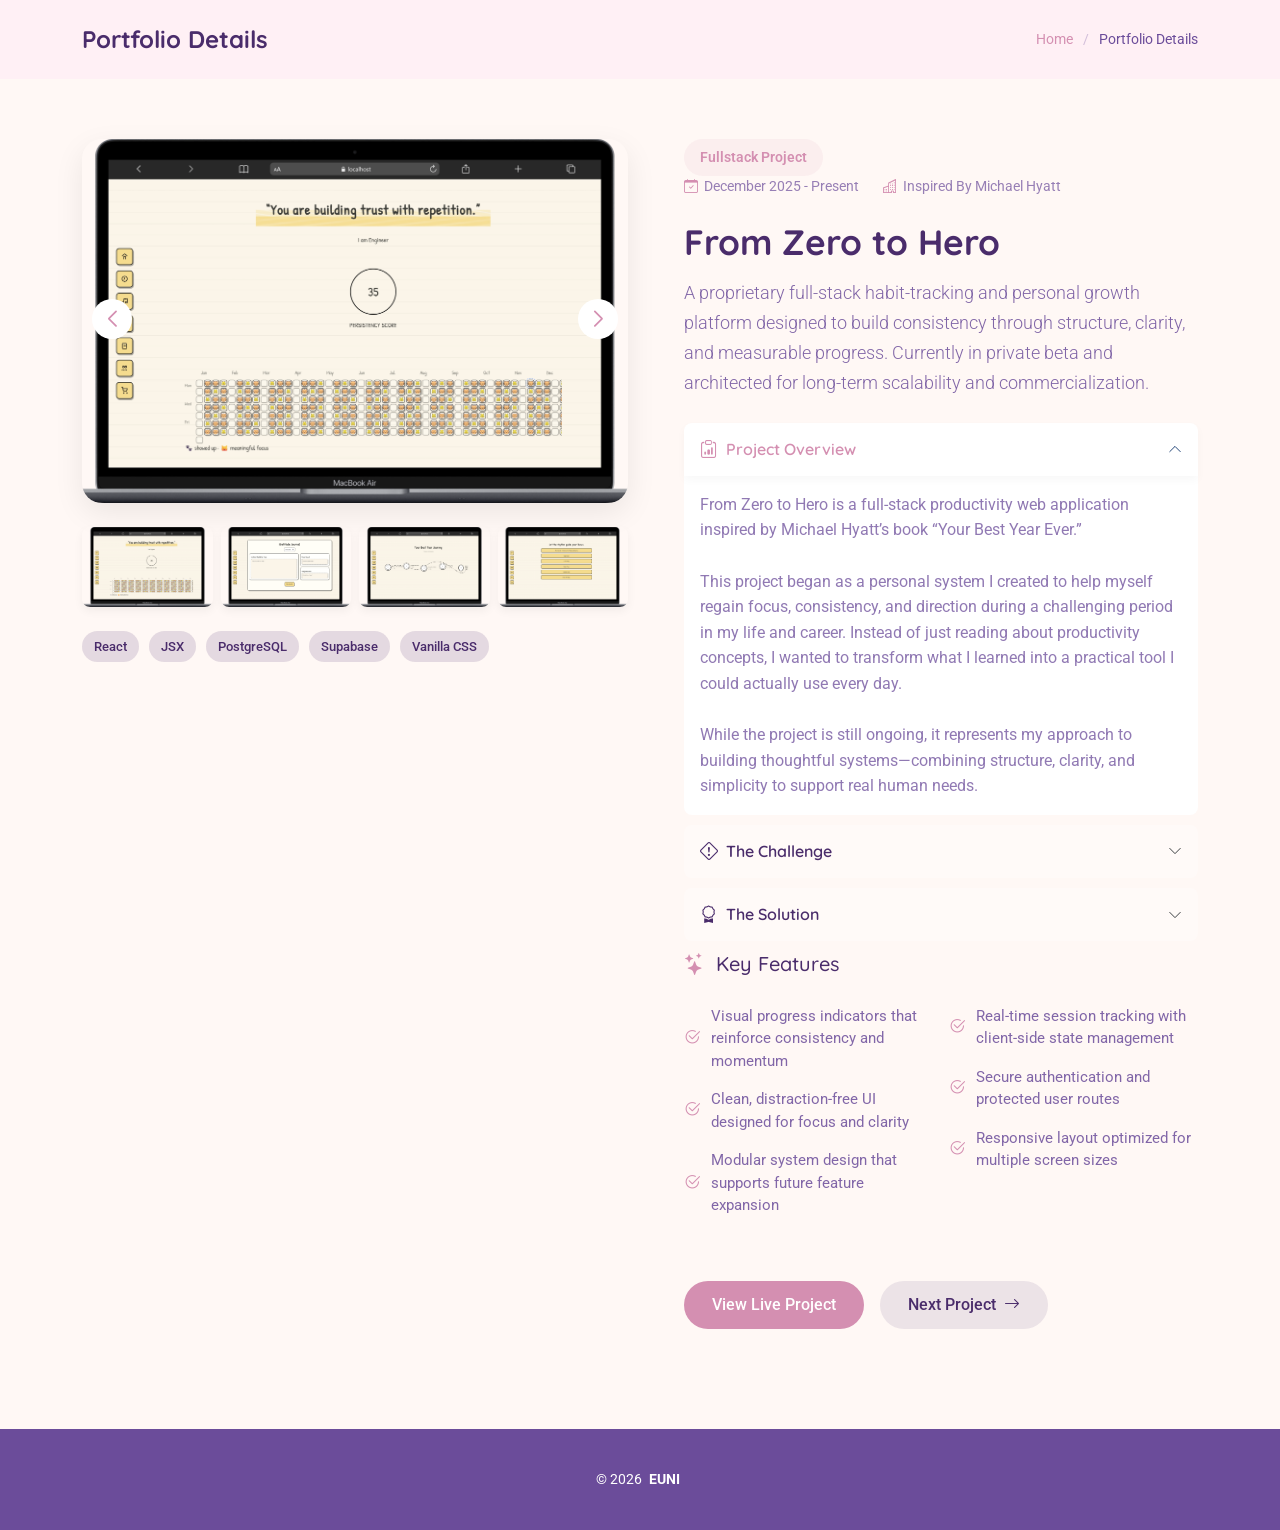
==== commit 1e8bcd47: "Updated info and portfolio" ====
--- a/fromzero.html
+++ b/fromzero.html
@@ -36,48 +36,6 @@
 </head>
 
 <body class="portfolio-details-page">
-
-  <header id="header" class="header d-flex align-items-center fixed-top">
-    <div class="container-fluid position-relative d-flex align-items-center justify-content-between">
-
-      <a href="index.html" class="logo d-flex align-items-center">
-        <!-- Uncomment the line below if you also wish to use an image logo -->
-        <!-- <img src="assets/img/logo.webp" alt=""> -->
-        <!-- Uncomment the line below if you also wish to use an text logo -->
-        <!-- <h1 class="sitename">Style</h1>  -->
-      </a>
-
-      <nav id="navmenu" class="navmenu">
-
-        <div class="profile-img">
-          <img src="assets/img/ceddd.png" alt="" class="img-fluid rounded-circle">
-        </div>
-
-        <a href="index.html" class="logo d-flex align-items-center justify-content-center">
-          <!-- Uncomment the line below if you also wish to use an image logo -->
-          <!-- <img src="assets/img/logo.webp" alt=""> -->
-          <h1 class="sitename">Eunijoy Ced</h1>
-        </a>
-
-        <div class="social-links text-center">
-          <a href="#" class="twitter"><i class="bi bi-twitter-x"></i></a>
-          <a href="#" class="facebook"><i class="bi bi-facebook"></i></a>
-          <a href="#" class="instagram"><i class="bi bi-instagram"></i></a>
-          <a href="#" class="google-plus"><i class="bi bi-skype"></i></a>
-          <a href="#" class="linkedin"><i class="bi bi-linkedin"></i></a>
-        </div>
-
-        <ul>
-          <li><a href="#hero">Home</a></li>
-          <li><a href="#about">About</a></li>
-          <li><a href="#resume">Resume</a></li>
-          <li><a href="#portfolio">Portfolio</a></li>
-        </ul>
-        <i class="mobile-nav-toggle d-xl-none bi bi-list"></i>
-      </nav>
-
-    </div>
-  </header>
 
   <main class="main">
 
@@ -198,9 +156,11 @@
               <h2 class="project-title">From Zero to Hero</h2>
 
               <div class="project-overview">
-                <p class="lead">
-                 A productivity system designed for people who struggle with consistency—combining structure, clarity, and gentle accountability.
-                </p>
+               <p class="lead">
+  A proprietary full-stack habit-tracking and personal growth platform designed to build consistency through structure, clarity, and measurable progress. 
+  Currently in private beta and architected for long-term scalability and commercialization.
+</p>
+
 
                 <div class="accordion project-accordion" id="portfolio-details-projectAccordion">
                   <div class="accordion-item" data-aos="fade-up">
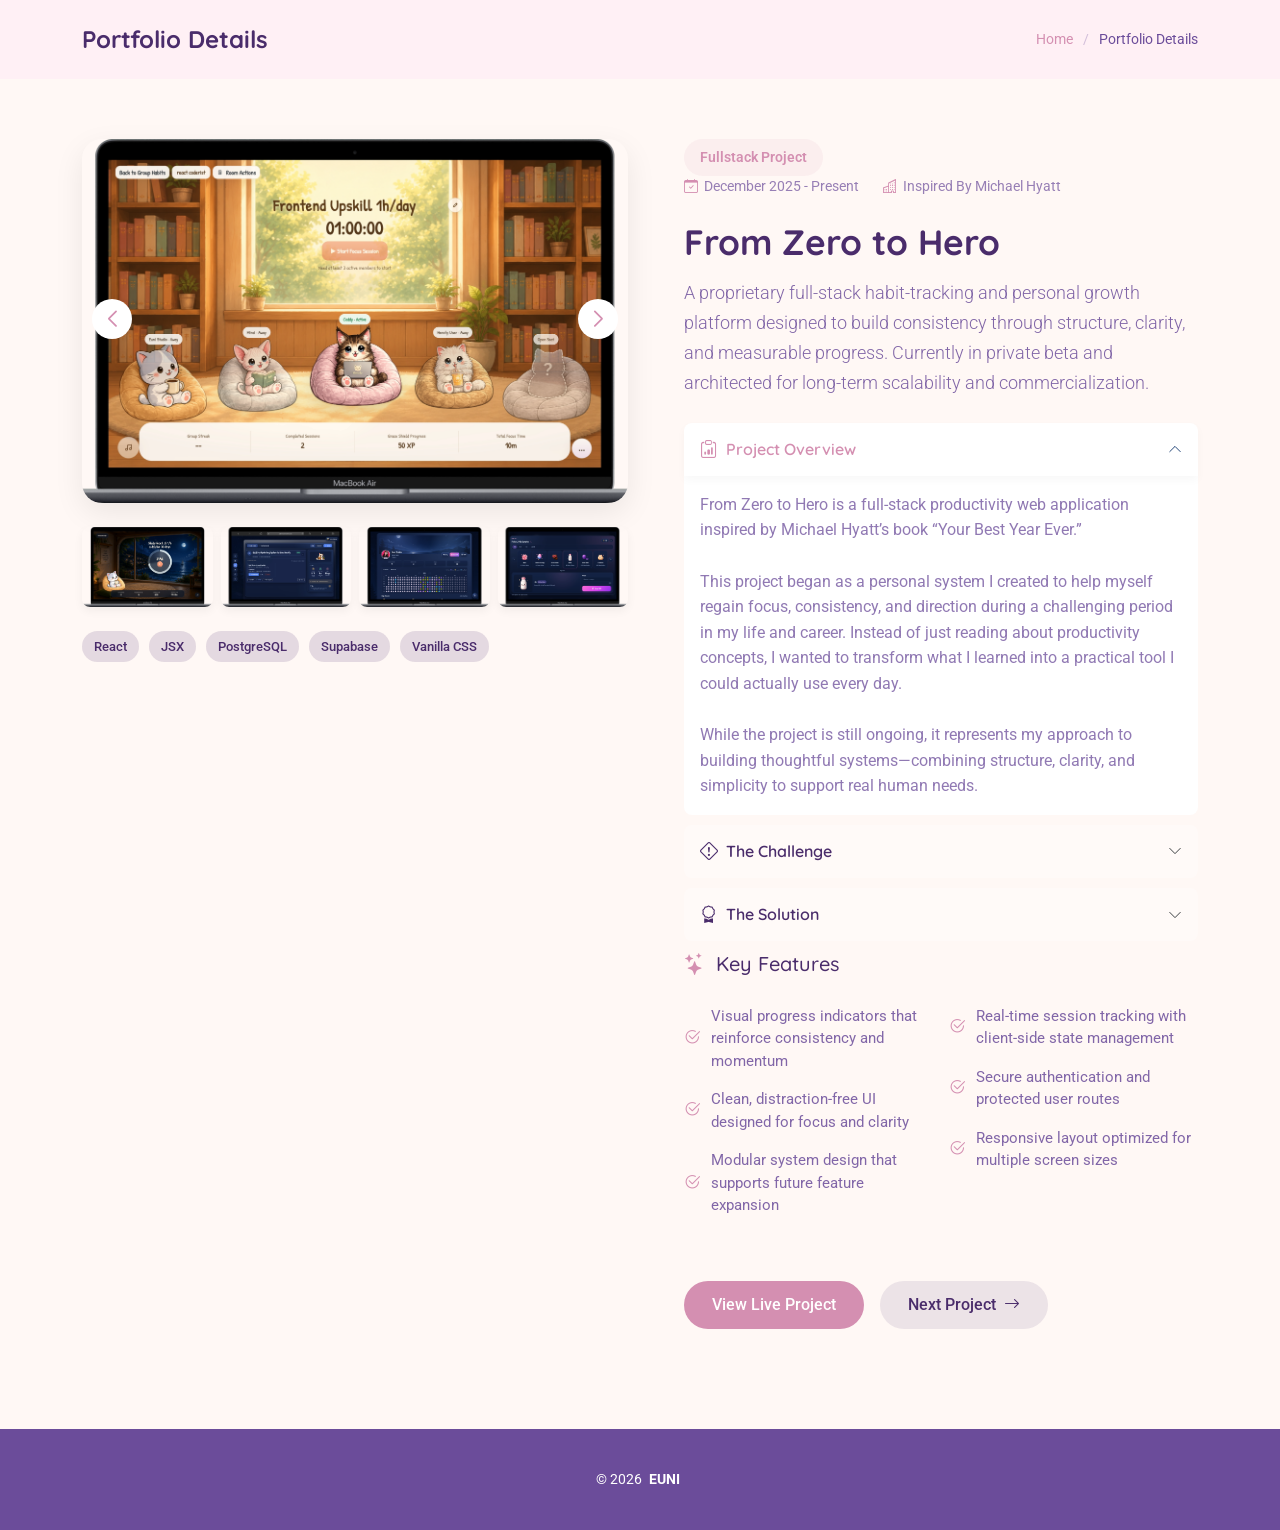
==== commit c15edcfc: "updated portfolio" ====
--- a/fromzero.html
+++ b/fromzero.html
@@ -4,7 +4,7 @@
 <head>
   <meta charset="utf-8">
   <meta content="width=device-width, initial-scale=1.0" name="viewport">
-  <title>FromZeroToHero</title>
+  <title>Herofy</title>
   <meta name="description" content="">
   <meta name="keywords" content="">
 
@@ -88,19 +88,19 @@
                   </script>
                   <div class="swiper-wrapper">
                     <div class="swiper-slide">
-                      <img src="assets/img/project1/fromzero (5).png" alt="Portfolio Image" class="img-fluid">
-                    </div>
-                    <div class="swiper-slide">
-                      <img src="assets/img/project1/fromzero (1).png" alt="Portfolio Image" class="img-fluid">
-                    </div>
-                    <div class="swiper-slide">
-                      <img src="assets/img/project1/fromzero (4).png" alt="Portfolio Image" class="img-fluid">
-                    </div>
-                    <div class="swiper-slide">
-                      <img src="assets/img/project1/fromzero (2).png" alt="Portfolio Image" class="img-fluid">
-                    </div>
-                    <div class="swiper-slide">
-                      <img src="assets/img/project1/fromzero (3).png" alt="Portfolio Image" class="img-fluid">
+                      <img src="assets/img/project1/group-habits.png" alt="Portfolio Image" class="img-fluid">
+                    </div>
+                    <div class="swiper-slide">
+                      <img src="assets/img/project1/workspace.png" alt="Portfolio Image" class="img-fluid">
+                    </div>
+                    <div class="swiper-slide">
+                      <img src="assets/img/project1/habit-buddy.png" alt="Portfolio Image" class="img-fluid">
+                    </div>
+                    <div class="swiper-slide">
+                      <img src="assets/img/project1/workspace1.png" alt="Portfolio Image" class="img-fluid">
+                    </div>
+                    <div class="swiper-slide">
+                      <img src="assets/img/project1/herofy1.png" alt="Portfolio Image" class="img-fluid">
                     </div>
                   </div>
                   <div class="swiper-button-prev"></div>
@@ -111,16 +111,16 @@
               <div class="thumbnail-grid" data-aos="fade-up" data-aos-delay="200">
                 <div class="row g-2 mt-3">
                   <div class="col-3">
-                    <img src="assets/img/project1/fromzero (5).png" alt="Gallery Image" class="img-fluid glightbox">
-                  </div>
-                  <div class="col-3">
-                    <img src="assets/img/project1/fromzero (1).png" alt="Gallery Image" class="img-fluid glightbox">
-                  </div>
-                  <div class="col-3">
-                    <img src="assets/img/project1/fromzero (2).png" alt="Gallery Image" class="img-fluid glightbox">
-                  </div>
-                  <div class="col-3">
-                    <img src="assets/img/project1/fromzero (3).png" alt="Gallery Image" class="img-fluid glightbox">
+                    <img src="assets/img/project1/night-theme.png" alt="Gallery Image" class="img-fluid glightbox">
+                  </div>
+                  <div class="col-3">
+                    <img src="assets/img/project1/workspace-night-theme.png" alt="Gallery Image" class="img-fluid glightbox">
+                  </div>
+                  <div class="col-3">
+                    <img src="assets/img/project1/profile.png" alt="Gallery Image" class="img-fluid glightbox">
+                  </div>
+                  <div class="col-3">
+                    <img src="assets/img/project1/gift.png" alt="Gallery Image" class="img-fluid glightbox">
                   </div>
                 </div>
               </div>
